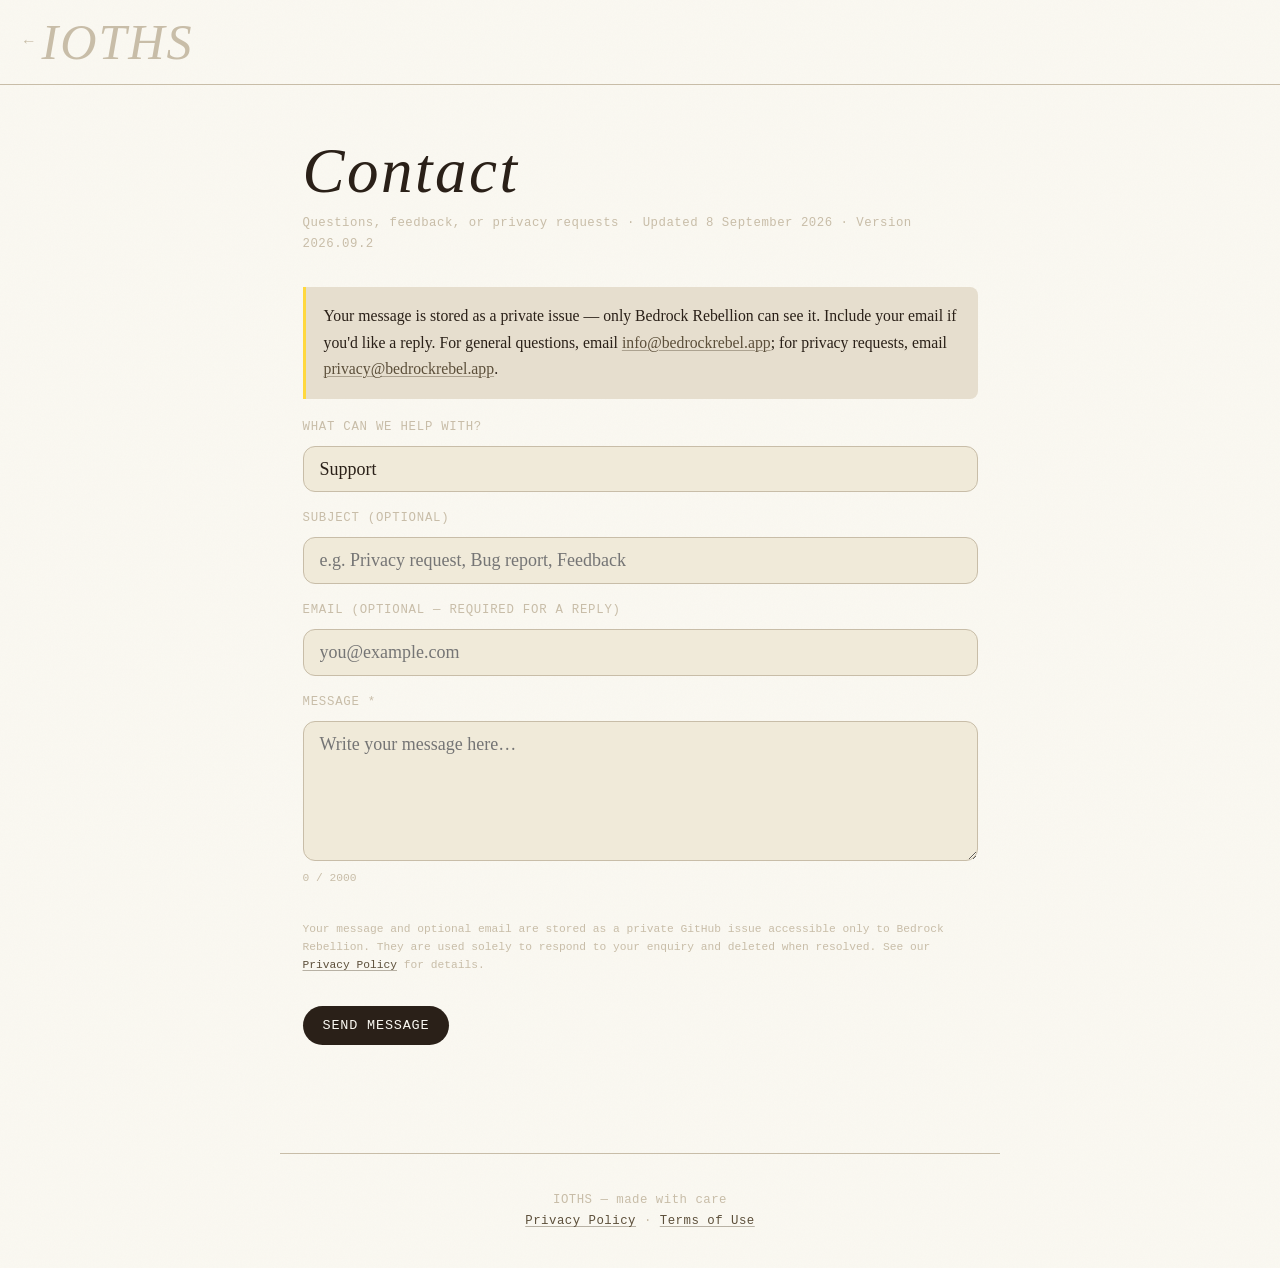
==== support.html @ a5e4f299 "feat: publish OneDrive and Kanban updates" ====
<!DOCTYPE html>
<html lang="en" data-theme="plain-readable">
<head>
  <meta charset="UTF-8">
  <meta name="viewport" content="width=device-width, initial-scale=1.0">
  <title>Support — IOTHS</title>
  <meta name="description" content="Get support or get in touch with the IOTHS developer.">
  <meta name="robots" content="noindex">
  <link rel="stylesheet" href="/assets/platoscave/plain-readable.css">
  <link rel="stylesheet" href="/style.css">
  <link rel="icon" type="image/png" sizes="64x64" href="/favicon-64x64.png">
  <link rel="icon" type="image/png" sizes="32x32" href="/favicon-32x32.png">
  <link rel="icon" type="image/png" sizes="16x16" href="/favicon-16x16.png">
  <link rel="apple-touch-icon" href="/apple-touch-icon.png">
  <!-- Cloudflare Turnstile — bot protection, no fingerprinting, GDPR-safe -->
  <script src="https://challenges.cloudflare.com/turnstile/v0/api.js" async defer></script>
  <style>
    .contact-form {
      display: flex;
      flex-direction: column;
      gap: var(--space-md);
      margin-top: var(--space-lg);
    }
    .field {
      display: flex;
      flex-direction: column;
      gap: var(--space-xs);
    }
    .field label {
      font-family: var(--font-mono);
      font-size: 0.6875rem;
      letter-spacing: 0.06em;
      color: var(--fg-ghost);
      text-transform: uppercase;
    }
    .field input,
    .field select,
    .field textarea {
      font-family: var(--font-serif);
      font-size: 1rem;
      color: var(--fg);
      background: var(--surface);
      border: 1px solid var(--separator);
      border-radius: var(--radius-md);
      padding: var(--space-sm) var(--space-md);
      width: 100%;
      box-sizing: border-box;
      outline: none;
      transition: border-color 0.15s;
      -webkit-appearance: none;
    }
    .field input:focus,
    .field select:focus,
    .field textarea:focus {
      border-color: var(--positive);
    }
    .field textarea {
      min-height: 140px;
      resize: vertical;
    }
    .field .hint {
      font-family: var(--font-mono);
      font-size: 0.625rem;
      color: var(--fg-ghost);
    }
    /* Shares its type/color/radius/padding recipe with .button-primary in
       style.css — only what's specific to a real <button> lives here. */
    .submit-btn {
      border: none;
      cursor: pointer;
      align-self: flex-start;
      transition: opacity 0.15s;
    }
    .submit-btn:disabled {
      opacity: 0.4;
      cursor: default;
    }
    .privacy-notice {
      font-family: var(--font-mono);
      font-size: 0.625rem;
      color: var(--fg-ghost);
      line-height: 1.6;
    }
    .privacy-notice a {
      color: var(--fg-mid);
    }
    #status {
      font-family: var(--font-serif);
      font-size: 0.9375rem;
      padding: var(--space-sm) var(--space-md);
      border-radius: var(--radius-md);
      display: none;
    }
    #status.success {
      color: var(--positive);
      background: color-mix(in srgb, var(--positive) 10%, transparent);
      display: block;
    }
    #status.error {
      color: var(--destructive);
      background: color-mix(in srgb, var(--destructive) 10%, transparent);
      display: block;
    }
  </style>
</head>
<body>

  <header>
    <a class="wordmark" href="/"><span class="back-icon" aria-hidden="true">←</span>IOTHS</a>
  </header>

  <main>

    <h1>Contact</h1>
    <p class="meta">Questions, feedback, or privacy requests · Updated 8 September 2026 · Version 2026.09.2</p>

    <div class="callout">
      <p>Your message is stored as a private issue — only Bedrock Rebellion can see it. Include your email if you'd like a reply. For general questions, email <a href="mailto:info@bedrockrebel.app">info@bedrockrebel.app</a>; for privacy requests, email <a href="mailto:privacy@bedrockrebel.app">privacy@bedrockrebel.app</a>.</p>
    </div>

    <form class="contact-form" id="contactForm" novalidate>

      <div class="field">
        <label for="topic">What can we help with?</label>
        <select id="topic" name="topic">
          <option value="support">Support</option>
          <option value="feedback">Feedback</option>
          <option value="privacy">Privacy</option>
        </select>
      </div>

      <div class="field">
        <label for="subject">Subject <span style="color:var(--fg-ghost)">(optional)</span></label>
        <input type="text" id="subject" name="subject" maxlength="150" placeholder="e.g. Privacy request, Bug report, Feedback">
      </div>

      <div class="field">
        <label for="email">Email <span style="color:var(--fg-ghost)">(optional — required for a reply)</span></label>
        <input type="email" id="email" name="email" maxlength="254" placeholder="you@example.com" autocomplete="email">
      </div>

      <div class="field">
        <label for="message">Message <span style="color:var(--fg-ghost)">*</span></label>
        <textarea id="message" name="message" maxlength="2000" required placeholder="Write your message here…"></textarea>
        <span class="hint" id="charCount">0 / 2000</span>
      </div>

      <!-- Turnstile widget — replace data-sitekey with your key from dash.cloudflare.com > Turnstile -->
      <div class="cf-turnstile" data-sitekey="0x4AAAAAADnT33pHXnBH6YFJ" data-theme="auto" data-size="invisible"></div>

      <div id="status" role="alert"></div>

      <p class="privacy-notice">
        Your message and optional email are stored as a private GitHub issue accessible only to Bedrock Rebellion. They are used solely to respond to your enquiry and deleted when resolved. See our <a href="/legal/privacy">Privacy Policy</a> for details.
      </p>

      <button type="submit" class="button-primary submit-btn" id="submitBtn">Send message</button>

    </form>

  </main>

  <footer>
    <p>IOTHS &mdash; made with care</p>
    <p><a href="/legal/privacy">Privacy Policy</a> &middot; <a href="/legal/terms">Terms of Use</a><span id="impressum-link"> &middot; <a href="/legal/impressum">Legal Notice</a></span></p>
    <script>if(!navigator.language.startsWith('de'))document.getElementById('impressum-link').remove();</script>
  </footer>

  <script>
    const WORKER_URL = 'https://ioths-contact.platoscave.workers.dev';

    const form      = document.getElementById('contactForm');
    const btn       = document.getElementById('submitBtn');
    const status    = document.getElementById('status');
    const msgField  = document.getElementById('message');
    const charCount = document.getElementById('charCount');
    const topicField = document.getElementById('topic');
    const requestedTopic = new URLSearchParams(window.location.search).get('topic');
    if (['support', 'feedback', 'privacy'].includes(requestedTopic)) {
      topicField.value = requestedTopic;
    }

    msgField.addEventListener('input', () => {
      charCount.textContent = `${msgField.value.length} / 2000`;
    });

    form.addEventListener('submit', async (e) => {
      e.preventDefault();
      clearStatus();

      const message = msgField.value.trim();
      if (message.length < 10) {
        showStatus('error', 'Please write a message of at least 10 characters.');
        return;
      }

      // Get Turnstile token — widget populates a hidden input named cf-turnstile-response
      const turnstileToken = document.querySelector('[name="cf-turnstile-response"]')?.value;
      if (!turnstileToken) {
        showStatus('error', 'Please complete the verification above.');
        return;
      }

      btn.disabled = true;
      btn.textContent = 'Sending…';

      try {
        const res = await fetch(WORKER_URL, {
          method: 'POST',
          headers: { 'Content-Type': 'application/json' },
          body: JSON.stringify({
            topic:          topicField.value,
            subject:        document.getElementById('subject').value.trim(),
            email:          document.getElementById('email').value.trim(),
            message,
            turnstileToken,
          }),
        });

        const data = await res.json();

        if (data.success) {
          form.reset();
          charCount.textContent = '0 / 2000';
          showStatus('success', 'Message sent. Thank you — we\'ll be in touch if you left an email.');
        } else {
          showStatus('error', data.error || 'Something went wrong. Please try again.');
        }
      } catch {
        showStatus('error', 'Could not connect. Check your internet connection and try again.');
      } finally {
        btn.disabled = false;
        btn.textContent = 'Send message';
        // Reset Turnstile so it can be used again if the user retries
        if (window.turnstile) turnstile.reset();
      }
    });

    function showStatus(type, message) {
      status.className = type;
      status.textContent = message;
    }
    function clearStatus() {
      status.className = '';
      status.textContent = '';
    }
  </script>

</body>
</html>
---- style.css ----
/* The font faces and theme file are vendored from platoscave so both sites
   render the same plain-readable palette and typography without a third-party
   font request. The HTML loads the theme alongside this file so the browser
   can fetch both stylesheets in parallel. */

@font-face {
  font-family: "Bebas Neue";
  font-style: normal;
  font-weight: 400;
  font-display: swap;
  src: url("/assets/platoscave/fonts/JTUSjIg69CK48gW7PXoo9Wlhyw.woff2") format("woff2");
  unicode-range: U+0000-00FF, U+0131, U+0152-0153, U+02BB-02BC, U+02C6, U+02DA, U+02DC, U+0304, U+0308, U+0329, U+2000-206F, U+20AC, U+2122, U+2191, U+2193, U+2212, U+2215, U+FEFF, U+FFFD;
}

@font-face {
  font-family: "Space Mono";
  font-style: normal;
  font-weight: 300;
  font-display: swap;
  src: url("/assets/platoscave/fonts/i7dPIFZifjKcF5UAWdDRYEF8RQ.woff2") format("woff2");
  unicode-range: U+0000-00FF, U+0131, U+0152-0153, U+02BB-02BC, U+02C6, U+02DA, U+02DC, U+0304, U+0308, U+0329, U+2000-206F, U+20AC, U+2122, U+2191, U+2193, U+2212, U+2215, U+FEFF, U+FFFD;
}

@font-face {
  font-family: "Space Mono";
  font-style: normal;
  font-weight: 400;
  font-display: swap;
  src: url("/assets/platoscave/fonts/i7dPIFZifjKcF5UAWdDRYEF8RQ.woff2") format("woff2");
  unicode-range: U+0000-00FF, U+0131, U+0152-0153, U+02BB-02BC, U+02C6, U+02DA, U+02DC, U+0304, U+0308, U+0329, U+2000-206F, U+20AC, U+2122, U+2191, U+2193, U+2212, U+2215, U+FEFF, U+FFFD;
}

@font-face {
  font-family: "Space Mono";
  font-style: normal;
  font-weight: 700;
  font-display: swap;
  src: url("/assets/platoscave/fonts/i7dMIFZifjKcF5UAWdDRaPpZUFWaHg.woff2") format("woff2");
  unicode-range: U+0000-00FF, U+0131, U+0152-0153, U+02BB-02BC, U+02C6, U+02DA, U+02DC, U+0304, U+0308, U+0329, U+2000-206F, U+20AC, U+2122, U+2191, U+2193, U+2212, U+2215, U+FEFF, U+FFFD;
}

@font-face {
  font-family: "Source Serif 4";
  font-style: normal;
  font-weight: 400 700;
  font-display: swap;
  src: url("/assets/platoscave/fonts/source-serif-4-latin-variable.woff2") format("woff2");
  unicode-range: U+0000-00FF, U+0131, U+0152-0153, U+02BB-02BC, U+02C6, U+02DA, U+02DC, U+0304, U+0308, U+0329, U+2000-206F, U+20AC, U+2122, U+2191, U+2193, U+2212, U+2215, U+FEFF, U+FFFD;
}

@font-face {
  font-family: "Source Serif 4";
  font-style: italic;
  font-weight: 400 700;
  font-display: swap;
  src: url("/assets/platoscave/fonts/source-serif-4-latin-italic-variable.woff2") format("woff2");
  unicode-range: U+0000-00FF, U+0131, U+0152-0153, U+02BB-02BC, U+02C6, U+02DA, U+02DC, U+0304, U+0308, U+0329, U+2000-206F, U+20AC, U+2122, U+2191, U+2193, U+2212, U+2215, U+FEFF, U+FFFD;
}

:root {
  --paper:       #faf8f1;
  --paper-dark:  #f0ead9;
  --paper-deep:  #e6dece;
  --ink:         #2a2018;
  --ink-mid:     #5c4f3a;
  --ink-faint:   #9c8e78;
  --ink-ghost:   #c8bda8;
  --rust:        #8b3a2a;
  --rust-light:  #b85c40;
  --sage:        #4a6741;
  --sage-light:  #6b8f62;
  --ochre:       #9a7b3a;
  --gold:        #b8943a;
  --slate:       #3d4f5c;
  --slate-light: #5a7080;
  --serif:       "EB Garamond", Georgia, serif;
  --serif-alt:   "Cormorant Garamond", Georgia, serif;
  --mono:        "DM Mono", "Courier New", monospace;
  --fs-body:     0.875rem;
  --fs-label-section: 0.75rem;
  --fs-heading-hero-min: 2.5rem;
  --fs-heading-hero-max: 5.5rem;
  --fs-body-hero: 0.875rem;

  --link-text: var(--ink-mid);
  --link-text-hover: var(--ink);
  --link-underline: color-mix(in srgb, var(--ink-mid) 42%, transparent 58%);
  --link-underline-hover: color-mix(in srgb, var(--ink) 74%, transparent 26%);

  --bg: var(--paper);
  --bg-raised: var(--paper-dark);
  --bg-deep: var(--paper-deep);
  --separator: var(--ink-ghost);
  --fg: var(--ink);
  --fg-mid: var(--ink-mid);
  --fg-faint: var(--ink-faint);
  --fg-ghost: var(--ink-ghost);
  --attention: #ffd83e;
  --attention-text: #151515;
  --positive: var(--sage);
  --negative: var(--rust);
  --meta: var(--slate);

  --surface: var(--paper-dark);
  --destructive: var(--rust);

  /* Radius */
  --radius-xs:   3px;
  --radius-sm:   8px;
  --radius-md:   12px;
  --radius-pill: 999px;

  /* Spacing */
  --space-xxs:  4px;
  --space-xs:   8px;
  --space-sm:   12px;
  --space-md:   16px;
  --space-lg:   18px;
  --space-xl:   20px;
  --space-xxl:  24px;
  --space-xxxl: 32px;

  --font-serif: var(--serif);
  --font-display: var(--serif-alt);
  --font-mono: var(--mono);

  /* Shadow (light mode only) */
  --shadow-card: 0 2px 2px rgba(17, 34, 54, 0.08);
  --showcase-surface: #111111;
  --showcase-ink: #f5f5f5;
}

/* Reset */

*, *::before, *::after { box-sizing: border-box; margin: 0; padding: 0; }

/* Base */

html {
  font-size: 18px;
  overflow-x: hidden;
}

@media (max-width: 640px) {
  html { font-size: 16px; }
}

@media (orientation: landscape) and (max-height: 500px) {
  html { font-size: 14px; }
}

body {
  font-family: var(--serif);
  font-size: var(--fs-body);
  line-height: 1.7;
  color: var(--ink);
  background-color: var(--paper);
  background-image: url("data:image/svg+xml,%3Csvg xmlns='http://www.w3.org/2000/svg' width='400' height='400'%3E%3Cfilter id='n'%3E%3CfeTurbulence type='fractalNoise' baseFrequency='0.75' numOctaves='4' stitchTiles='stitch'/%3E%3C/filter%3E%3Crect width='400' height='400' filter='url(%23n)' opacity='0.025'/%3E%3C/svg%3E");
  -webkit-font-smoothing: antialiased;
  font-synthesis: none;
  overflow-x: hidden;
  min-height: 100dvh;
}

/* Layout */

header {
  border-bottom: 1px solid var(--separator);
  padding: var(--space-md) var(--space-xxl);
  display: flex;
  align-items: center;
  justify-content: space-between;
}

.wordmark {
  display: inline-flex;
  align-items: center;
  gap: var(--space-xs);
  font-family: var(--font-display);
  font-size: calc(1.1rem * 2.535);
  font-weight: 300;
  font-style: italic;
  line-height: 1.04;
  letter-spacing: 0.04em;
  color: var(--fg-ghost);
  text-decoration: none;
}

/* Back-to-landing cue on every subpage — the wordmark alone reads as a
   static logo, not a link, so people fell back to the browser back button. */
.back-icon {
  font-family: var(--font-mono);
  font-size: 0.875rem;
  letter-spacing: normal;
}

.lang-switch {
  font-family: var(--font-mono);
  font-size: 0.75rem;
  letter-spacing: 0.06em;
}

.lang-switch a {
  color: var(--fg-ghost);
  text-decoration: none;
  padding: 0 var(--space-xxs);
}

.lang-switch a.active {
  color: var(--fg);
}

main {
  max-width: 720px;
  margin: 0 auto;
  padding: 3rem 1.25rem 6rem;
}

main.landing-main {
  max-width: 1140px;
  padding-top: 0;
}

main.not-found-main {
  max-width: 720px;
  padding-top: 3rem;
}

/* Typography */

h1 {
  font-family: var(--font-display);
  font-size: clamp(2rem, 6vw, 3.5rem);
  font-weight: 300;
  font-style: italic;
  line-height: 1.04;
  letter-spacing: 0.04em;
  color: var(--fg);
  margin-bottom: var(--space-xs);
}

h2 {
  font-family: var(--font-display);
  font-size: 1.5rem;
  font-weight: 300;
  font-style: italic;
  line-height: 1.04;
  letter-spacing: 0.04em;
  color: var(--fg-mid);
  margin-top: var(--space-xxxl);
  margin-bottom: var(--space-sm);
}

p {
  color: var(--fg);
  margin-bottom: var(--space-md);
}

p:last-child { margin-bottom: 0; }

ul {
  margin: 0 0 var(--space-md) var(--space-xl);
  color: var(--fg);
}

ul li { margin-bottom: var(--space-xs); }

a {
  color: var(--link-text);
  text-decoration: underline;
  text-decoration-color: var(--link-underline);
  text-decoration-thickness: 1px;
  text-underline-offset: 0.14em;
}

a:hover {
  color: var(--link-text-hover);
  text-decoration-color: var(--link-underline-hover);
}

strong { font-weight: 600; }

code {
  font-family: var(--font-mono);
  font-size: 0.8125rem;
  background: var(--bg-deep);
  border-radius: var(--radius-xs);
  padding: 1px 5px;
  color: var(--fg-mid);
}

/* Effective date chip */

.meta {
  font-family: var(--font-mono);
  font-size: 0.6875rem;
  color: var(--fg-ghost);
  letter-spacing: 0.04em;
  margin-bottom: var(--space-xxxl);
}

/* Section divider */

section {
  border-top: 1px solid var(--ink-ghost);
  padding: 3rem 0;
  margin-top: 0;
}

section:first-of-type {
  border-top: none;
  margin-top: 0;
}

.hero + section {
  border-top: 1px solid var(--ink-ghost);
}

/* Contact card */

.contact-card {
  background: var(--bg-raised);
  border: 1px solid var(--separator);
  border-radius: var(--radius-md);
  padding: var(--space-lg);
  margin-top: var(--space-md);
  box-shadow: var(--shadow-card);
}

.contact-card p { margin-bottom: var(--space-xs); }
.contact-card p:last-child { margin-bottom: 0; }

/* Callout */

.callout {
  background: var(--bg-deep);
  border-left: 3px solid var(--attention);
  border-radius: 0 var(--radius-sm) var(--radius-sm) 0;
  padding: var(--space-md) var(--space-lg);
  margin-bottom: var(--space-md);
  color: var(--fg-mid);
}

/* Footer */

footer {
  border-top: 1px solid var(--ink-ghost);
  padding: 2rem 1.25rem;
  max-width: 720px;
  margin: 0 auto;
  text-align: center;
}

footer p {
  font-family: var(--font-mono);
  font-size: 0.6875rem;
  color: var(--fg-ghost);
  letter-spacing: 0.04em;
  margin-bottom: 0;
}

/* Landing hero */

.hero {
  text-align: left;
  padding-top: calc(4rem + 3rem);
  padding-bottom: 3rem;
  border-bottom: 1px solid var(--ink-ghost);
}

.hero .eyebrow {
  font-family: var(--font-mono);
  font-size: var(--fs-label-section);
  font-weight: 300;
  text-transform: uppercase;
  letter-spacing: 0.12em;
  color: var(--fg-faint);
  margin-bottom: 1.5rem;
}

.hero h1 {
  font-size: clamp(var(--fs-heading-hero-min), 8vw, var(--fs-heading-hero-max));
  margin-bottom: 2rem;
  max-width: 18ch;
}

.hero-product-name,
.hero-descriptor {
  display: block;
}

.hero-descriptor {
  max-width: 30ch;
  margin-top: 0.75rem;
  font-family: var(--font-mono);
  font-size: clamp(0.8rem, 1.7vw, 1.05rem);
  font-weight: 400;
  font-style: normal;
  line-height: 1.35;
  letter-spacing: 0.035em;
  text-transform: uppercase;
  color: var(--fg-mid);
}

.hero .lede {
  font-family: var(--serif);
  font-size: var(--fs-body-hero);
  max-width: 55ch;
  margin: 0 0 var(--space-xl);
  color: var(--fg-mid);
  line-height: 1.72;
}

.cta-row {
  display: flex;
  flex-direction: column;
  align-items: flex-start;
  gap: var(--space-xs);
}

.button-primary {
  display: inline-block;
  font-family: var(--font-mono);
  font-size: 0.75rem;
  letter-spacing: 0.06em;
  text-transform: uppercase;
  text-decoration: none;
  color: var(--bg);
  background: var(--fg);
  border-radius: var(--radius-pill);
  padding: var(--space-sm) var(--space-xl);
}

.button-primary:hover { color: var(--bg); opacity: 0.85; }

.cta-note {
  font-family: var(--font-mono);
  font-size: 0.6875rem;
  color: var(--fg-ghost);
}

/* Browser-language suggestion; it stays out of the document flow so it never
   changes the first-visit layout or competes with the primary CTA. */
.locale-suggestion {
  position: fixed;
  right: var(--space-xl);
  bottom: var(--space-xl);
  z-index: 10;
  display: flex;
  align-items: center;
  gap: var(--space-md);
  max-width: min(34rem, calc(100vw - 2 * var(--space-xl)));
  padding: var(--space-sm) var(--space-md);
  border: 1px solid var(--ink-ghost);
  border-radius: var(--radius-sm);
  color: var(--fg);
  background: var(--bg-raised);
  box-shadow: var(--shadow-card);
}

.locale-suggestion p {
  margin: 0;
  font-family: var(--font-mono);
  font-size: 0.6875rem;
  line-height: 1.4;
}

.locale-suggestion-actions {
  display: flex;
  align-items: center;
  gap: var(--space-sm);
  flex-shrink: 0;
}

.locale-suggestion-link,
.locale-suggestion-dismiss {
  border: 0;
  padding: 0;
  color: var(--link-text);
  background: transparent;
  font: inherit;
  font-family: var(--font-mono);
  font-size: 0.6875rem;
  text-decoration: underline;
  text-underline-offset: 0.14em;
  cursor: pointer;
}

.locale-suggestion-link:hover,
.locale-suggestion-dismiss:hover { color: var(--link-text-hover); }

html[data-design="control-room"] .locale-suggestion {
  border-color: color-mix(in srgb, #ffd83e 36%, transparent);
  color: #f6f4ee;
  background: #151715;
  box-shadow: 0 1rem 3rem color-mix(in srgb, #000000 50%, transparent);
}

html[data-design="control-room"] .locale-suggestion-link,
html[data-design="control-room"] .locale-suggestion-dismiss { color: #ffd83e; }

@media (max-width: 640px) {
  .locale-suggestion {
    right: var(--space-sm);
    bottom: var(--space-sm);
    left: var(--space-sm);
    display: block;
  }

  .locale-suggestion-actions { margin-top: var(--space-xs); }
}

/* Landing feature grid */

.feature-grid {
  display: grid;
  grid-template-columns: repeat(2, 1fr);
  gap: var(--space-xl);
  margin-top: var(--space-md);
}

.feature h3 {
  font-family: var(--font-display);
  font-size: 1.0625rem;
  letter-spacing: 0.03em;
  color: var(--fg);
  margin-bottom: var(--space-xs);
}

.feature p { color: var(--fg-mid); margin-bottom: 0; }

/* Landing footer links */

.link-row {
  display: flex;
  justify-content: center;
  gap: var(--space-md);
  margin-top: var(--space-xl);
}

.link-row a {
  color: var(--fg-mid);
  text-decoration: none;
  font-family: var(--font-mono);
  font-size: 0.8125rem;
}

.link-row a:hover { color: var(--fg); }

header .link-row { margin-top: 0; }

.why-section-content {
  display: grid;
  grid-template-columns: minmax(0, 1fr) minmax(12rem, 0.3fr);
  align-items: center;
  gap: clamp(2rem, 7vw, 6rem);
}

.why-artwork {
  justify-self: end;
  margin: 0;
}

.why-artwork img {
  display: block;
  width: min(13.333rem, 55vw);
  height: auto;
  border-radius: var(--radius-md);
  box-shadow: var(--shadow-card);
}

/* Product artwork turns the landing page into a story about the app rather
   than a list of claims. These are final, representative App Store captures. */
.hero--product {
  display: grid;
  grid-template-columns: minmax(0, 1fr) minmax(20rem, 0.62fr);
  align-items: center;
  gap: clamp(3rem, 6vw, 5rem);
}

.hero-copy {
  max-width: 37rem;
}

.product-artwork {
  margin: 0;
  overflow: hidden;
  background: var(--showcase-surface);
  box-shadow: 0 1.25rem 3.5rem color-mix(in srgb, var(--ink) 20%, transparent);
}

.product-artwork img {
  display: block;
  width: 100%;
  height: auto;
}

.product-artwork--hero {
  max-width: 26rem;
  justify-self: end;
  transform: rotate(2deg);
}

.feature-section--with-artwork {
  display: grid;
  grid-template-columns: minmax(0, 1fr) minmax(16rem, 0.48fr);
  align-items: center;
  gap: clamp(3rem, 6vw, 5rem);
}

.feature-section--kanban {
  grid-template-columns: minmax(0, 1fr) minmax(23rem, 0.75fr);
}

.feature-section--reversed .product-artwork {
  order: -1;
}

.feature-section--reversed {
  grid-template-columns: minmax(16rem, 0.48fr) minmax(0, 1fr);
}

.product-artwork--feature {
  max-width: 22rem;
  justify-self: end;
  transform: rotate(1.25deg);
}

.product-artwork--kanban { max-width: 27rem; }

.kanban-mode-gallery {
  display: grid;
  gap: var(--space-lg);
  width: 100%;
}

.product-artwork--kanban-mode {
  aspect-ratio: 16 / 9;
  transform: none;
}

.product-artwork--kanban-mode img {
  width: 100%;
  height: auto;
}

.feature-section--reversed .product-artwork--feature {
  justify-self: start;
  transform: rotate(-1.25deg);
}

.source-showcase {
  display: grid;
  grid-template-columns: minmax(0, 1fr) minmax(16.5rem, 0.52fr);
  align-items: center;
  gap: clamp(3rem, 6vw, 5rem);
  margin-top: 3rem;
  padding: clamp(2rem, 7vw, 5rem);
  border: 0;
  background: var(--showcase-surface);
}

.source-showcase-copy {
  max-width: 34rem;
}

.source-showcase .eyebrow,
.source-showcase h2,
.source-showcase p {
  color: var(--showcase-ink);
}

.source-showcase .eyebrow {
  margin-bottom: 1.5rem;
}

.source-showcase h2 {
  font-size: clamp(2.25rem, 5vw, 4rem);
  margin-top: 0;
  margin-bottom: 1.5rem;
}

.source-showcase code {
  background: color-mix(in srgb, var(--showcase-ink) 14%, transparent);
  color: var(--showcase-ink);
}

/* The icon's reference needs to stay subordinate to the product story: this
   is a small invitation to play, paired with the concrete work flow it evokes. */
.emergence-story {
  display: grid;
  grid-template-columns: minmax(0, 0.95fr) minmax(20rem, 1fr);
  align-items: center;
  gap: clamp(3rem, 7vw, 6rem);
  padding: clamp(3rem, 8vw, 6rem);
  border: 1px solid color-mix(in srgb, #ffd83e 50%, transparent);
  background: #151715;
}

.emergence-story h2,
.emergence-story p,
.emergence-story li,
.emergence-story strong { color: #f6f4ee; }

.emergence-story .eyebrow,
.life-playground-kicker,
.life-playground-note,
.life-status { color: color-mix(in srgb, #f6f4ee 64%, transparent); }

.emergence-story h2 {
  font-size: clamp(2.25rem, 5vw, 4rem);
  margin-top: 0;
  margin-bottom: 1.5rem;
}

.emergence-story-copy { max-width: 36rem; }

.work-shape-path {
  display: grid;
  gap: var(--space-sm);
  list-style: none;
  margin-top: var(--space-xl);
}

.work-shape-path li {
  display: grid;
  grid-template-columns: 2.25rem minmax(0, 1fr);
  gap: var(--space-sm);
  align-items: baseline;
  padding-top: var(--space-sm);
  border-top: 1px solid color-mix(in srgb, #ffffff 18%, transparent);
  font-family: var(--font-mono);
  font-size: 0.75rem;
  line-height: 1.6;
}

.work-shape-path strong { font-weight: 700; }

.work-shape-step {
  color: #ffd83e;
  font-size: 0.6875rem;
}

.life-playground {
  padding: var(--space-sm);
  border: 1px solid color-mix(in srgb, #ffffff 18%, transparent);
  background: #0e0f0e;
}

.life-playground-heading {
  display: flex;
  align-items: center;
  justify-content: space-between;
  gap: var(--space-sm);
  margin-bottom: var(--space-xs);
}

.life-playground-kicker {
  margin: 0;
  font-family: var(--font-mono);
  font-size: 0.6875rem;
  letter-spacing: 0.1em;
  text-transform: uppercase;
}

.life-playground-icon {
  display: block;
  flex: 0 0 auto;
  width: 2.5rem;
  height: 2.5rem;
  border-radius: var(--radius-sm);
  box-shadow: var(--shadow-card);
}

.life-field {
  display: block;
  width: 100%;
  height: auto;
  background: #111111;
  image-rendering: pixelated;
}

.life-controls {
  display: flex;
  flex-wrap: wrap;
  align-items: center;
  gap: var(--space-xs);
  margin-top: var(--space-sm);
}

.life-button {
  border: 1px solid #ffd83e;
  border-radius: var(--radius-pill);
  padding: var(--space-xs) var(--space-sm);
  color: #111111;
  background: #ffd83e;
  font-family: var(--font-mono);
  font-size: 0.6875rem;
  letter-spacing: 0.04em;
  cursor: pointer;
}

.life-button:hover { opacity: 0.84; }

.life-button--quiet {
  color: #f6f4ee;
  background: transparent;
  border-color: color-mix(in srgb, #ffffff 30%, transparent);
}

.life-status {
  margin-left: auto;
  font-family: var(--font-mono);
  font-size: 0.6875rem;
}

.life-context {
  margin-top: var(--space-sm);
}

.life-playground-note {
  margin: 0;
  font-family: var(--font-mono);
  font-size: 0.6875rem;
  line-height: 1.6;
  cursor: pointer;
}

.life-playground-note::after {
  content: "+";
  margin-left: var(--space-xs);
  color: #ffd83e;
}

.life-context[open] .life-playground-note::after { content: "−"; }

.life-context-copy {
  display: grid;
  grid-template-columns: repeat(2, minmax(0, 1fr));
  gap: var(--space-xs) var(--space-sm);
  margin-top: var(--space-xs);
}

.life-deeper-link {
  margin: 0;
  color: color-mix(in srgb, #f6f4ee 64%, transparent);
  font-family: var(--font-mono);
  font-size: 0.6875rem;
  line-height: 1.6;
}

.life-deeper-link a { color: #ffd83e; }

.life-reference {
  margin: 0;
  color: color-mix(in srgb, #f6f4ee 52%, transparent);
  font-family: var(--font-mono);
  font-size: 0.625rem;
  line-height: 1.6;
}

.life-reference a { color: color-mix(in srgb, #ffd83e 82%, transparent); }

.product-artwork--source {
  max-width: 22rem;
  justify-self: end;
  transform: rotate(2deg);
}

/* Responsive */

@media (max-width: 600px) {
  main { padding: var(--space-xxl) var(--space-md) calc(var(--space-xxxl) * 2); }
  header { padding: var(--space-md); }
  .wordmark { font-size: calc(1.1rem * 1.8525); }
  h1 { font-size: 2rem; }
  .feature-grid { grid-template-columns: 1fr; }
  .life-context-copy { grid-template-columns: 1fr; }
}

@media (max-width: 760px) {
  main.landing-main { max-width: 720px; }

  .hero--product,
  .feature-section--with-artwork,
  .source-showcase,
  .emergence-story,
  .why-section-content {
    grid-template-columns: 1fr;
  }

  .hero--product { gap: 3rem; }

  .product-artwork--hero,
  .product-artwork--feature,
  .feature-section--reversed .product-artwork--feature,
  .product-artwork--source,
  .why-artwork {
    justify-self: center;
  }

  .product-artwork--hero { max-width: min(26rem, 82vw); }
  .product-artwork--feature,
  .product-artwork--source { max-width: min(22rem, 78vw); }

  .product-artwork--kanban { max-width: min(27rem, 78vw); }

  .kanban-mode-gallery { max-width: min(34rem, 92vw); justify-self: center; }

  .feature-section--reversed .product-artwork { order: 0; }

  .source-showcase { margin-top: 0; }

  .life-status { margin-left: 0; }
}

html[data-design] .product-artwork--hero { max-width: 20rem; }
html[data-design] .product-artwork--feature { max-width: 16rem; }
html[data-design] .product-artwork--kanban { max-width: 27rem; }
html[data-design] .product-artwork--source { max-width: 16.5rem; }

/* Direction one — a warm, annotated field notebook. */
html[data-design="field-notes"] body {
  background-color: #f5f1e6;
  background-image:
    linear-gradient(to right, transparent 0, transparent 4.7rem, color-mix(in srgb, var(--rust) 18%, transparent) 4.7rem, color-mix(in srgb, var(--rust) 18%, transparent) calc(4.7rem + 1px), transparent calc(4.7rem + 1px)),
    repeating-linear-gradient(to bottom, transparent 0, transparent 2rem, color-mix(in srgb, var(--ink-ghost) 35%, transparent) 2rem, color-mix(in srgb, var(--ink-ghost) 35%, transparent) calc(2rem + 1px));
}

html[data-design="field-notes"] .hero--product {
  padding-top: clamp(5rem, 12vw, 10rem);
  border-bottom-style: dashed;
}

html[data-design="field-notes"] .hero-copy::before {
  content: "01 / A place for the unfinished";
  display: block;
  margin-bottom: 1.1rem;
  color: var(--rust);
  font-family: var(--mono);
  font-size: 0.64rem;
  letter-spacing: 0.1em;
  text-transform: uppercase;
}

html[data-design="field-notes"] .hero h1 {
  font-size: clamp(4rem, 10vw, 8rem);
  letter-spacing: 0.015em;
}

html[data-design="field-notes"] .product-artwork {
  border: 0.45rem solid var(--paper);
  box-shadow: 0 0.9rem 0 color-mix(in srgb, var(--rust) 52%, transparent), 0 1.5rem 3rem color-mix(in srgb, var(--ink) 18%, transparent);
}

html[data-design="field-notes"] .feature-section {
  border-top-style: dashed;
}

html[data-design="field-notes"] .source-showcase {
  background: #2a2018;
}

/* Direction two — a dark, instrumental personal control room. */
html[data-design="control-room"] body {
  color: #f6f4ee;
  background-color: #0e0f0e;
  background-image:
    linear-gradient(color-mix(in srgb, #ffd83e 8%, transparent) 1px, transparent 1px),
    linear-gradient(90deg, color-mix(in srgb, #ffd83e 8%, transparent) 1px, transparent 1px);
  background-size: 2rem 2rem;
}

html[data-design="control-room"] header {
  border-color: color-mix(in srgb, #ffffff 18%, transparent);
  background: #0e0f0e;
}

html[data-design="control-room"] .wordmark,
html[data-design="control-room"] header .link-row a,
html[data-design="control-room"] .landing-main h1,
html[data-design="control-room"] .landing-main h2,
html[data-design="control-room"] .landing-main h3,
html[data-design="control-room"] .landing-main p,
html[data-design="control-room"] .landing-main li {
  color: #f6f4ee;
}

html[data-design="control-room"] .landing-main a { color: #ffd83e; }

html[data-design="control-room"] .landing-main section,
html[data-design="control-room"] .hero {
  border-color: color-mix(in srgb, #ffffff 20%, transparent);
}

html[data-design="control-room"] .hero--product {
  min-height: min(46rem, 90vh);
  padding-top: clamp(4rem, 11vw, 9rem);
}

html[data-design="control-room"] .hero-copy::before {
  content: "IOTHS / Personal system online";
  display: block;
  margin-bottom: 1.1rem;
  color: #ffd83e;
  font-family: var(--mono);
  font-size: 0.64rem;
  letter-spacing: 0.1em;
  text-transform: uppercase;
}

html[data-design="control-room"] .hero h1 {
  font-size: clamp(4rem, 11vw, 9rem);
  color: #ffd83e;
}

html[data-design="control-room"] .hero-descriptor {
  color: #f6f4ee;
}

html[data-design="control-room"] .button-primary {
  color: #111111;
  background: #ffd83e;
}

html[data-design="control-room"] .cta-note,
html[data-design="control-room"] .eyebrow,
html[data-design="control-room"] .feature p {
  color: color-mix(in srgb, #f6f4ee 68%, transparent) !important;
}

html[data-design="control-room"] .feature-grid {
  gap: 0.8rem;
}

html[data-design="control-room"] .feature {
  padding: 1rem;
  border: 1px solid color-mix(in srgb, #ffffff 16%, transparent);
  background: color-mix(in srgb, #ffffff 4%, transparent);
}

html[data-design="control-room"] .product-artwork {
  border: 1px solid color-mix(in srgb, #ffd83e 62%, transparent);
  box-shadow: 0 0 0 0.35rem color-mix(in srgb, #ffd83e 12%, transparent), 0 1.5rem 4rem color-mix(in srgb, #000000 80%, transparent);
}

html[data-design="control-room"] .source-showcase {
  border: 1px solid color-mix(in srgb, #ffd83e 36%, transparent);
  background: #151715;
}

html[data-design="control-room"] footer,
html[data-design="control-room"] footer p,
html[data-design="control-room"] footer a {
  color: color-mix(in srgb, #f6f4ee 56%, transparent);
  border-color: color-mix(in srgb, #ffffff 18%, transparent);
}

/* Direction three — fragments condense into a deliberate working structure. */
html[data-design="emergence"] body {
  background-color: #ffffff;
  background-image:
    radial-gradient(circle at 14% 16%, color-mix(in srgb, #ffd83e 42%, transparent) 0 0.25rem, transparent 0.28rem),
    radial-gradient(circle at 82% 8%, color-mix(in srgb, var(--rust) 28%, transparent) 0 0.18rem, transparent 0.2rem);
  background-size: 3.2rem 3.2rem, 4.8rem 4.8rem;
}

html[data-design="emergence"] .hero--product {
  padding-top: clamp(5rem, 13vw, 11rem);
  border-bottom: 0;
}

html[data-design="emergence"] .hero h1 {
  font-size: clamp(4.5rem, 13vw, 10rem);
  line-height: 0.9;
}

html[data-design="emergence"] .hero-copy::before {
  content: "Fragments / focus / flow";
  display: block;
  margin-bottom: 1.1rem;
  color: var(--rust);
  font-family: var(--mono);
  font-size: 0.64rem;
  letter-spacing: 0.1em;
  text-transform: uppercase;
}

html[data-design="emergence"] .landing-main > .feature-section:first-of-type {
  margin-top: 2rem;
  padding: clamp(3rem, 8vw, 7rem);
  border: 0;
  background: #111111;
}

html[data-design="emergence"] .landing-main > .feature-section:first-of-type h2,
html[data-design="emergence"] .landing-main > .feature-section:first-of-type h3,
html[data-design="emergence"] .landing-main > .feature-section:first-of-type p {
  color: #ffffff;
}

html[data-design="emergence"] .landing-main > .feature-section:first-of-type .feature p {
  color: color-mix(in srgb, #ffffff 68%, transparent);
}

html[data-design="emergence"] .landing-main > .feature-section:first-of-type .product-artwork {
  border: 0.4rem solid #ffd83e;
}

html[data-design="emergence"] .feature-section--reversed {
  position: relative;
  margin-top: 3rem;
  padding: clamp(3rem, 8vw, 7rem);
  border: 0;
  background: #ffd83e;
}

html[data-design="emergence"] .feature-section--reversed .product-artwork {
  border: 0.4rem solid #111111;
}

html[data-design="emergence"] .source-showcase {
  margin-top: 3rem;
  background: #111111;
}

html[data-design="emergence"] .product-artwork--hero { transform: rotate(4deg) translateY(1rem); }
html[data-design="emergence"] .product-artwork--feature { transform: rotate(-3deg); }
html[data-design="emergence"] .feature-section--reversed .product-artwork--feature { transform: rotate(3deg); }
html[data-design="emergence"] .product-artwork--source { transform: rotate(-4deg); }

@media (max-width: 760px) {
  html[data-design] .product-artwork--hero { max-width: min(17.5rem, 75vw); }
  html[data-design] .product-artwork--feature,
  html[data-design] .product-artwork--source { max-width: min(14rem, 60vw); }

  html[data-design] .product-artwork--kanban { max-width: min(27rem, 78vw); }

  html[data-design="control-room"] .hero--product { min-height: 0; }
  html[data-design="emergence"] .landing-main > .feature-section:first-of-type,
  html[data-design="emergence"] .feature-section--reversed { margin-inline: 0; }
}

@media (prefers-reduced-motion: reduce) {
  .product-artwork,
  .product-artwork--hero,
  .product-artwork--feature,
  .product-artwork--source { transform: none !important; }
}
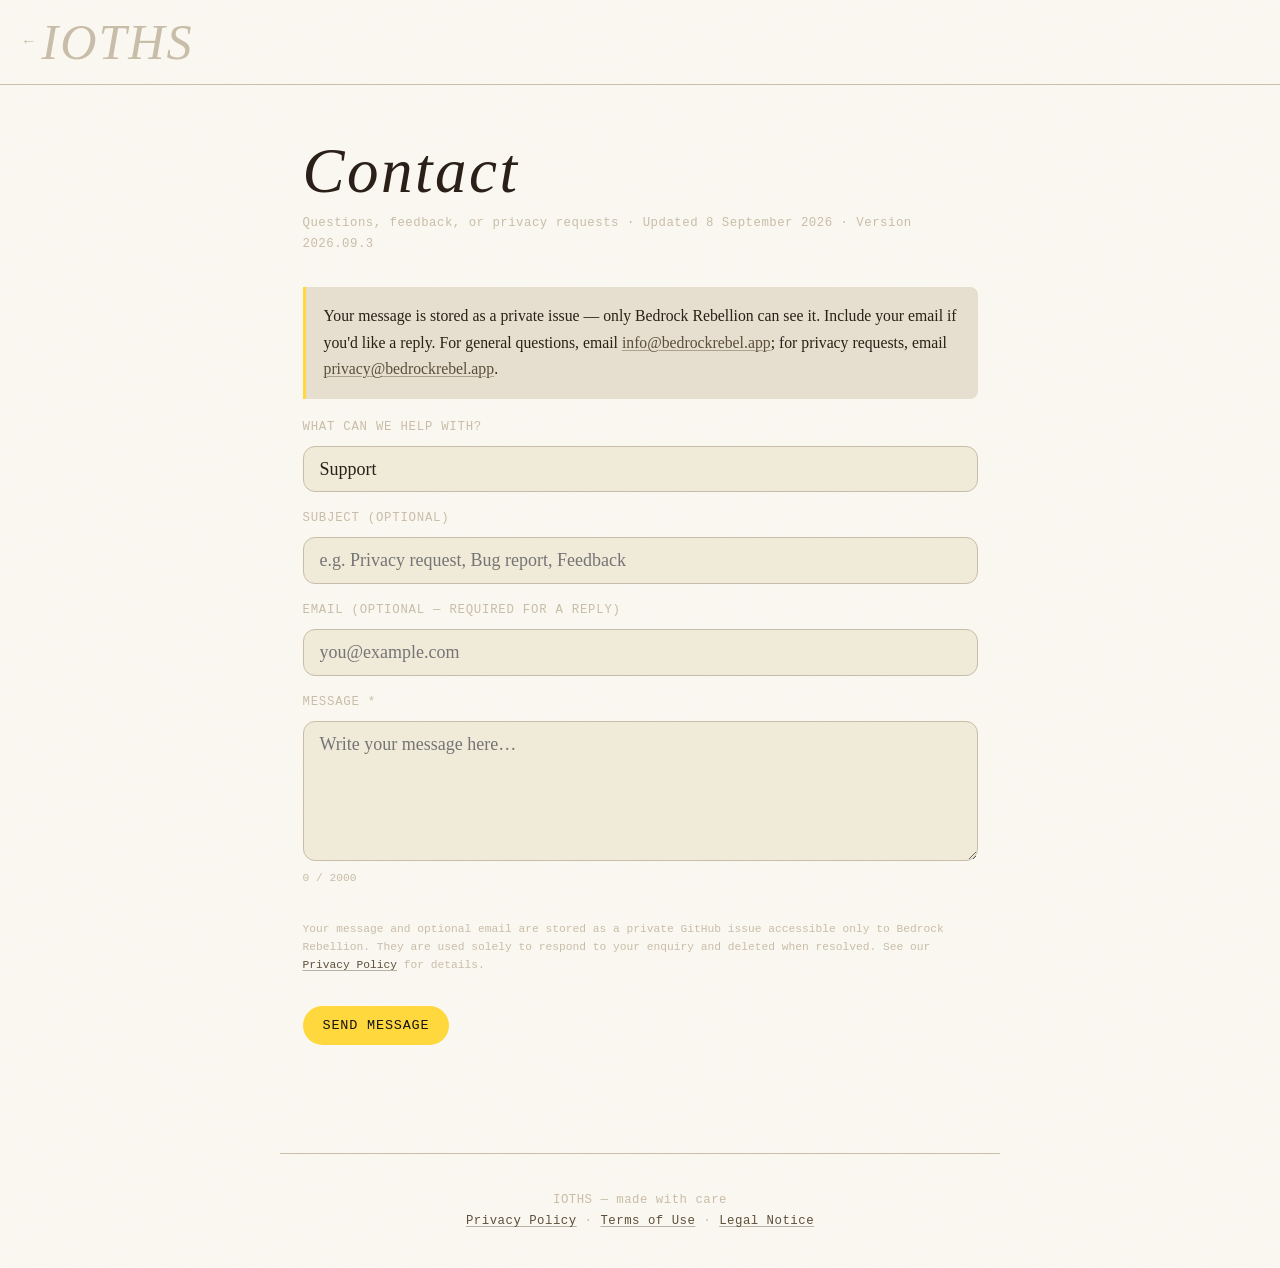
==== commit 73d40048: "Add English legal notice" ====
--- a/support.html
+++ b/support.html
@@ -112,7 +112,7 @@
   <main>
 
     <h1>Contact</h1>
-    <p class="meta">Questions, feedback, or privacy requests · Updated 8 September 2026 · Version 2026.09.2</p>
+    <p class="meta">Questions, feedback, or privacy requests · Updated 8 September 2026 · Version 2026.09.3</p>
 
     <div class="callout">
       <p>Your message is stored as a private issue — only Bedrock Rebellion can see it. Include your email if you'd like a reply. For general questions, email <a href="mailto:info@bedrockrebel.app">info@bedrockrebel.app</a>; for privacy requests, email <a href="mailto:privacy@bedrockrebel.app">privacy@bedrockrebel.app</a>.</p>
@@ -162,8 +162,7 @@
 
   <footer>
     <p>IOTHS &mdash; made with care</p>
-    <p><a href="/legal/privacy">Privacy Policy</a> &middot; <a href="/legal/terms">Terms of Use</a><span id="impressum-link"> &middot; <a href="/legal/impressum">Legal Notice</a></span></p>
-    <script>if(!navigator.language.startsWith('de'))document.getElementById('impressum-link').remove();</script>
+    <p><a href="/legal/privacy">Privacy Policy</a> &middot; <a href="/legal/terms">Terms of Use</a> &middot; <a href="/legal/legal-notice">Legal Notice</a></p>
   </footer>
 
   <script>
--- a/style.css
+++ b/style.css
@@ -425,13 +425,24 @@
   letter-spacing: 0.06em;
   text-transform: uppercase;
   text-decoration: none;
-  color: var(--bg);
-  background: var(--fg);
+  color: var(--attention-text);
+  background: var(--attention);
   border-radius: var(--radius-pill);
   padding: var(--space-sm) var(--space-xl);
 }
 
-.button-primary:hover { color: var(--bg); opacity: 0.85; }
+.button-primary a {
+  color: inherit;
+  text-decoration: none;
+}
+
+.button-primary:hover {
+  color: var(--attention-text);
+  opacity: 0.85;
+  text-decoration: none;
+}
+
+.button-primary a:hover { text-decoration: none; }
 
 .cta-note {
   font-family: var(--font-mono);
@@ -609,7 +620,7 @@
 }
 
 .feature-section--kanban {
-  grid-template-columns: minmax(0, 1fr) minmax(23rem, 0.75fr);
+  grid-template-columns: minmax(0, 1fr);
 }
 
 .feature-section--reversed .product-artwork {
@@ -630,18 +641,14 @@
 
 .kanban-mode-gallery {
   display: grid;
-  gap: var(--space-lg);
+  grid-template-columns: repeat(2, minmax(0, 1fr));
+  gap: clamp(1rem, 3vw, 2rem);
   width: 100%;
 }
 
 .product-artwork--kanban-mode {
-  aspect-ratio: 16 / 9;
+  width: 100%;
   transform: none;
-}
-
-.product-artwork--kanban-mode img {
-  width: 100%;
-  height: auto;
 }
 
 .feature-section--reversed .product-artwork--feature {
@@ -905,7 +912,7 @@
 
   .product-artwork--kanban { max-width: min(27rem, 78vw); }
 
-  .kanban-mode-gallery { max-width: min(34rem, 92vw); justify-self: center; }
+  .kanban-mode-gallery { grid-template-columns: 1fr; max-width: min(44rem, 92vw); justify-self: center; }
 
   .feature-section--reversed .product-artwork { order: 0; }
 
@@ -1018,10 +1025,13 @@
   color: #f6f4ee;
 }
 
-html[data-design="control-room"] .button-primary {
+html[data-design="control-room"] .landing-main .button-primary {
   color: #111111;
   background: #ffd83e;
-}
+  text-decoration: none;
+}
+
+html[data-design="control-room"] .landing-main .button-primary a { color: #111111; }
 
 html[data-design="control-room"] .cta-note,
 html[data-design="control-room"] .eyebrow,
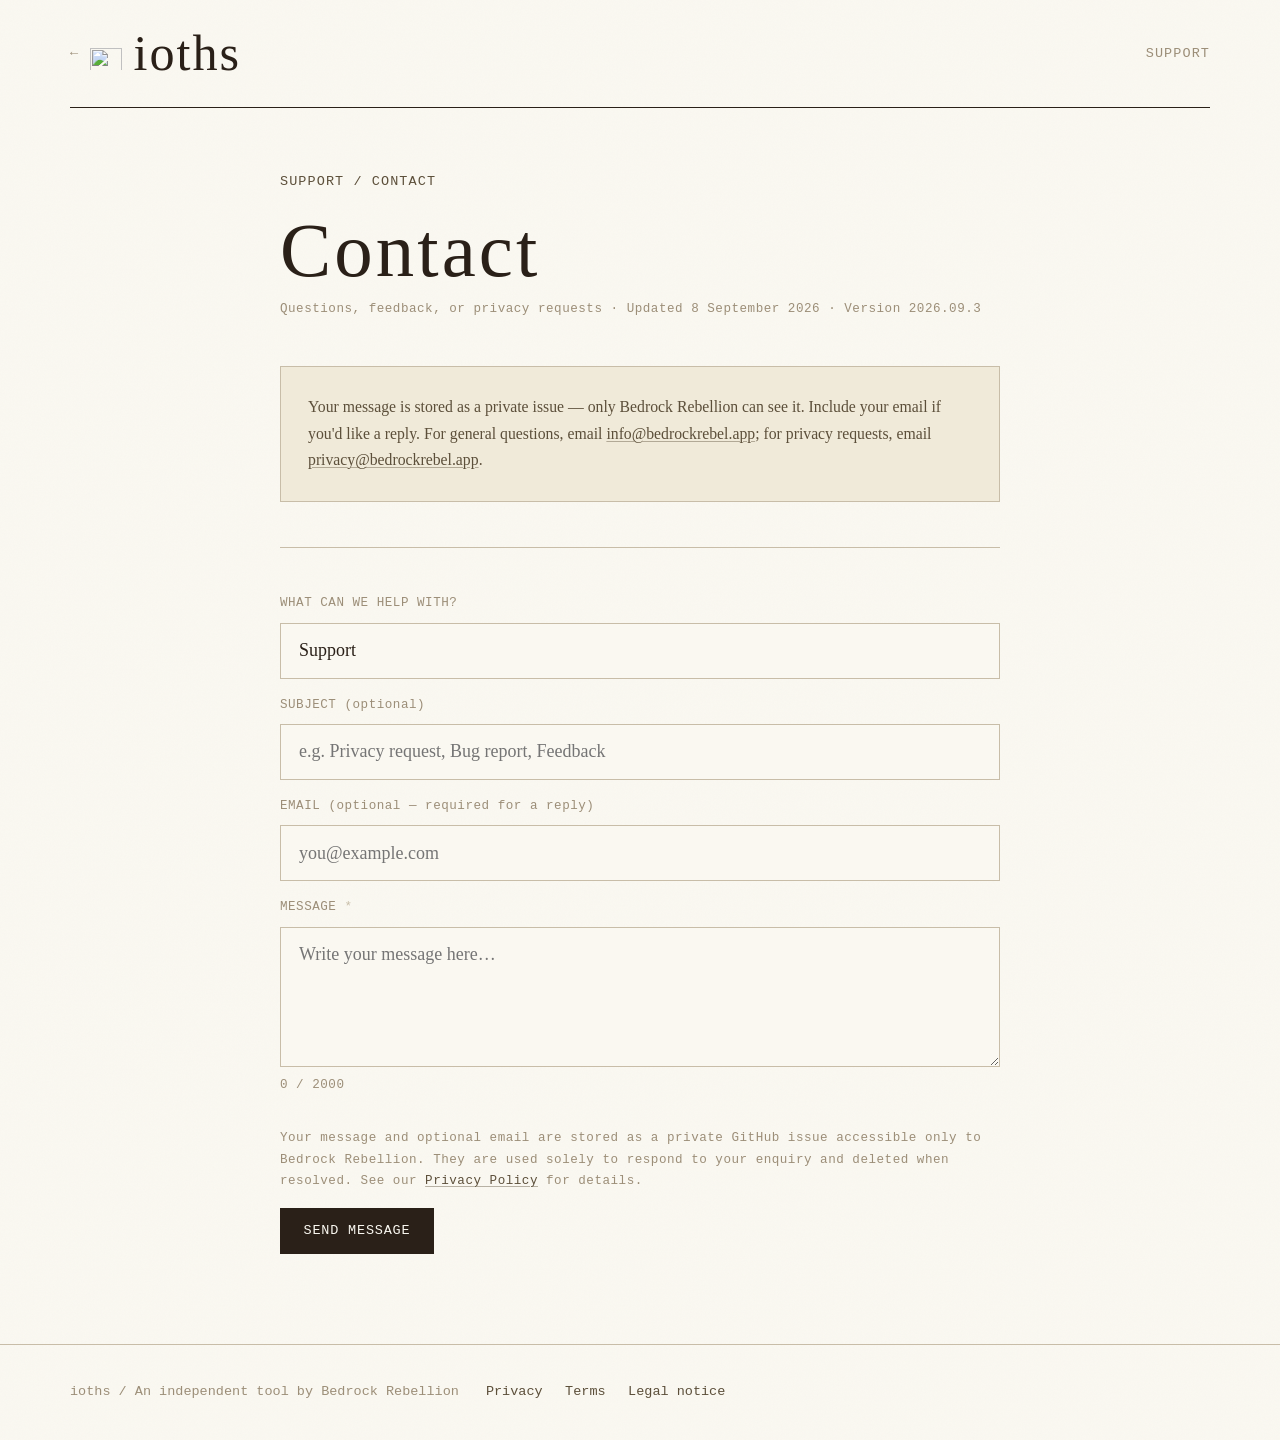
==== commit b96a1386: "Redesign public site as research journal" ====
--- a/support.html
+++ b/support.html
@@ -14,103 +14,17 @@
   <link rel="apple-touch-icon" href="/apple-touch-icon.png">
   <!-- Cloudflare Turnstile — bot protection, no fingerprinting, GDPR-safe -->
   <script src="https://challenges.cloudflare.com/turnstile/v0/api.js" async defer></script>
-  <style>
-    .contact-form {
-      display: flex;
-      flex-direction: column;
-      gap: var(--space-md);
-      margin-top: var(--space-lg);
-    }
-    .field {
-      display: flex;
-      flex-direction: column;
-      gap: var(--space-xs);
-    }
-    .field label {
-      font-family: var(--font-mono);
-      font-size: 0.6875rem;
-      letter-spacing: 0.06em;
-      color: var(--fg-ghost);
-      text-transform: uppercase;
-    }
-    .field input,
-    .field select,
-    .field textarea {
-      font-family: var(--font-serif);
-      font-size: 1rem;
-      color: var(--fg);
-      background: var(--surface);
-      border: 1px solid var(--separator);
-      border-radius: var(--radius-md);
-      padding: var(--space-sm) var(--space-md);
-      width: 100%;
-      box-sizing: border-box;
-      outline: none;
-      transition: border-color 0.15s;
-      -webkit-appearance: none;
-    }
-    .field input:focus,
-    .field select:focus,
-    .field textarea:focus {
-      border-color: var(--positive);
-    }
-    .field textarea {
-      min-height: 140px;
-      resize: vertical;
-    }
-    .field .hint {
-      font-family: var(--font-mono);
-      font-size: 0.625rem;
-      color: var(--fg-ghost);
-    }
-    /* Shares its type/color/radius/padding recipe with .button-primary in
-       style.css — only what's specific to a real <button> lives here. */
-    .submit-btn {
-      border: none;
-      cursor: pointer;
-      align-self: flex-start;
-      transition: opacity 0.15s;
-    }
-    .submit-btn:disabled {
-      opacity: 0.4;
-      cursor: default;
-    }
-    .privacy-notice {
-      font-family: var(--font-mono);
-      font-size: 0.625rem;
-      color: var(--fg-ghost);
-      line-height: 1.6;
-    }
-    .privacy-notice a {
-      color: var(--fg-mid);
-    }
-    #status {
-      font-family: var(--font-serif);
-      font-size: 0.9375rem;
-      padding: var(--space-sm) var(--space-md);
-      border-radius: var(--radius-md);
-      display: none;
-    }
-    #status.success {
-      color: var(--positive);
-      background: color-mix(in srgb, var(--positive) 10%, transparent);
-      display: block;
-    }
-    #status.error {
-      color: var(--destructive);
-      background: color-mix(in srgb, var(--destructive) 10%, transparent);
-      display: block;
-    }
-  </style>
 </head>
-<body>
-
-  <header>
-    <a class="wordmark" href="/"><span class="back-icon" aria-hidden="true">←</span>IOTHS</a>
+<body class="journal-document">
+  <a class="journal-document-skip" href="#main">Skip to content</a>
+  <header class="journal-document-header">
+    <div class="journal-document-wrap journal-document-masthead">
+      <a class="journal-document-wordmark" href="/"><span class="back-icon" aria-hidden="true">←</span><img src="/icon-why-240.png" alt="" width="32" height="32" decoding="async">ioths</a>
+      <p class="journal-document-label">Support</p>
+    </div>
   </header>
-
-  <main>
-
+  <main id="main" class="journal-document-main">
+    <p class="journal-document-label journal-document-accent">Support / contact</p>
     <h1>Contact</h1>
     <p class="meta">Questions, feedback, or privacy requests · Updated 8 September 2026 · Version 2026.09.3</p>
 
@@ -130,12 +44,12 @@
       </div>
 
       <div class="field">
-        <label for="subject">Subject <span style="color:var(--fg-ghost)">(optional)</span></label>
+        <label for="subject">Subject <span class="field-optional">(optional)</span></label>
         <input type="text" id="subject" name="subject" maxlength="150" placeholder="e.g. Privacy request, Bug report, Feedback">
       </div>
 
       <div class="field">
-        <label for="email">Email <span style="color:var(--fg-ghost)">(optional — required for a reply)</span></label>
+        <label for="email">Email <span class="field-optional">(optional — required for a reply)</span></label>
         <input type="email" id="email" name="email" maxlength="254" placeholder="you@example.com" autocomplete="email">
       </div>
 
@@ -160,9 +74,11 @@
 
   </main>
 
-  <footer>
-    <p>IOTHS &mdash; made with care</p>
-    <p><a href="/legal/privacy">Privacy Policy</a> &middot; <a href="/legal/terms">Terms of Use</a> &middot; <a href="/legal/legal-notice">Legal Notice</a></p>
+  <footer class="journal-document-footer">
+    <div class="journal-document-wrap">
+      <p>ioths / An independent tool by Bedrock Rebellion</p>
+      <nav aria-label="Legal"><a href="/legal/privacy">Privacy</a><a href="/legal/terms">Terms</a><a href="/legal/legal-notice">Legal notice</a></nav>
+    </div>
   </footer>
 
   <script>
--- a/style.css
+++ b/style.css
@@ -1157,3 +1157,634 @@
   .product-artwork--feature,
   .product-artwork--source { transform: none !important; }
 }
+
+/* Research journal — the production landing page. Its rules are scoped so the
+   legal and support pages retain their independent layouts. */
+html[data-design="research-journal"] {
+  --journal-fs-nav-title: 1.1rem;
+  --journal-fs-link-nav: .75rem;
+  --journal-fs-footer-text: .75rem;
+  --journal-fs-heading-card: 1.5rem;
+  --journal-fs-heading-min: 2rem;
+  --journal-fs-button: .75rem;
+  --journal-fs-note-meta: .7rem;
+  scroll-behavior: smooth;
+}
+html[data-design="research-journal"] body {
+  overflow-x: clip;
+}
+
+html[data-design="research-journal"] .skip {
+  position: absolute;
+  top: -6rem;
+  left: 1rem;
+  z-index: 20;
+  padding: .5rem .75rem;
+  color: var(--paper);
+  background: var(--ink);
+}
+html[data-design="research-journal"] .skip:focus { top: 1rem; }
+html[data-design="research-journal"] .journal-wrap {
+  width: min(1140px, calc(100% - 5rem));
+  margin-inline: auto;
+}
+html[data-design="research-journal"] .journal-header {
+  display: block;
+  max-width: none;
+  margin: 0;
+  padding: 0;
+  border: 0;
+}
+html[data-design="research-journal"] .journal-masthead {
+  display: flex;
+  align-items: center;
+  justify-content: space-between;
+  min-height: 6rem;
+  gap: 1.5rem;
+  border-bottom: 1px solid var(--ink);
+}
+html[data-design="research-journal"] .journal-brand,
+html[data-design="research-journal"] .journal-wordmark,
+html[data-design="research-journal"] .journal-download,
+html[data-design="research-journal"] .journal-app-identity,
+html[data-design="research-journal"] .journal-life-controls,
+html[data-design="research-journal"] .journal-footer > div,
+html[data-design="research-journal"] .journal-footer nav {
+  display: flex;
+  align-items: center;
+}
+html[data-design="research-journal"] .journal-brand { gap: 1.5rem; }
+html[data-design="research-journal"] .journal-wordmark {
+  gap: .75rem;
+  color: var(--ink);
+  font-family: var(--serif-alt);
+  font-size: calc(var(--journal-fs-nav-title) * 2.535);
+  line-height: 1;
+  letter-spacing: .04em;
+  text-decoration: none;
+}
+html[data-design="research-journal"] .journal-app-icon { flex: none; object-fit: contain; }
+html[data-design="research-journal"] .journal-tagline {
+  padding-left: 1.5rem;
+  border-left: 1px solid var(--ink-ghost);
+}
+html[data-design="research-journal"] .journal-masthead nav {
+  display: flex;
+  flex-wrap: wrap;
+  gap: 1.5rem;
+  font: 400 var(--journal-fs-link-nav)/1.5 var(--mono);
+}
+html[data-design="research-journal"] .journal-masthead nav a,
+html[data-design="research-journal"] .journal-footer a {
+  color: var(--link-text);
+  text-decoration: none;
+}
+html[data-design="research-journal"] .journal-masthead nav a:hover,
+html[data-design="research-journal"] .journal-footer a:hover { text-decoration: underline; color: var(--link-text-hover); }
+html[data-design="research-journal"] .journal-main {
+  max-width: none;
+  margin: 0 auto;
+  padding: 0;
+}
+html[data-design="research-journal"] .journal-main section,
+html[data-design="research-journal"] .journal-main section:first-of-type {
+  margin: 0;
+  border: 0;
+}
+html[data-design="research-journal"] .journal-main h1,
+html[data-design="research-journal"] .journal-main h2,
+html[data-design="research-journal"] .journal-main h3,
+html[data-design="research-journal"] .journal-main p,
+html[data-design="research-journal"] .journal-main pre,
+html[data-design="research-journal"] .journal-main figure {
+  margin: 0;
+}
+html[data-design="research-journal"] .journal-main h1,
+html[data-design="research-journal"] .journal-main h2 {
+  font-family: var(--serif-alt);
+  font-weight: 400;
+  font-style: normal;
+  letter-spacing: .04em;
+  line-height: 1.04;
+}
+html[data-design="research-journal"] .journal-main h1 {
+  max-width: 14ch;
+  margin-block: 1.5rem 2rem;
+  font-size: clamp(var(--fs-heading-hero-min), 7.4vw, var(--fs-heading-hero-max));
+}
+html[data-design="research-journal"] .journal-main h1 em { color: var(--rust); font-style: normal; }
+html[data-design="research-journal"] .journal-main h2 {
+  max-width: 24ch;
+  margin-bottom: 1.5rem;
+  font-size: clamp(var(--journal-fs-heading-min), 4vw, var(--fs-heading-module-max));
+}
+html[data-design="research-journal"] .journal-main h3 {
+  font: 400 var(--journal-fs-heading-card)/1.2 var(--serif);
+  letter-spacing: -.015em;
+}
+html[data-design="research-journal"] .journal-label {
+  font: 400 var(--fs-label-section)/1.6 var(--mono);
+  letter-spacing: .08em;
+  text-transform: uppercase;
+}
+html[data-design="research-journal"] .journal-accent { color: var(--rust); }
+html[data-design="research-journal"] .journal-muted,
+html[data-design="research-journal"] .journal-footnote,
+html[data-design="research-journal"] .journal-legal-note { color: var(--ink-faint); }
+html[data-design="research-journal"] .journal-footnote {
+  font: 400 var(--journal-fs-note-meta)/1.7 var(--mono);
+}
+html[data-design="research-journal"] .journal-lead {
+  max-width: 55ch;
+  color: var(--ink-mid);
+  font: 400 var(--fs-body-hero)/1.72 var(--serif);
+}
+html[data-design="research-journal"] .journal-hero {
+  display: grid;
+  grid-template-columns: minmax(0, 1.35fr) minmax(0, 1fr);
+  gap: 3rem;
+  padding-block: 4rem;
+}
+html[data-design="research-journal"] .journal-download {
+  flex-wrap: wrap;
+  gap: var(--space-lg);
+  margin-top: 1.5rem;
+}
+/* Apple's badge requires a quarter-height clear space and unmodified artwork. */
+html[data-design="research-journal"] .app-store-badge {
+  display: inline-flex;
+  flex: none;
+  padding: 12px;
+  text-decoration: none;
+}
+html[data-design="research-journal"] .app-store-badge img { width: auto; height: 48px; }
+html[data-design="research-journal"] .app-store-badge--closing { margin-top: 1rem; }
+html[data-design="research-journal"] .journal-text-link {
+  display: inline-block;
+  margin-top: var(--space-sm);
+  color: var(--link-text);
+  font: 400 var(--fs-link-diagnosis)/1.7 var(--mono);
+}
+html[data-design="research-journal"] .journal-text-link:hover { color: var(--link-text-hover); }
+html[data-design="research-journal"] .journal-plate,
+html[data-design="research-journal"] .journal-life {
+  padding: 1.5rem;
+  border: 1px solid var(--ink-ghost);
+  background: var(--paper-dark);
+}
+html[data-design="research-journal"] .journal-plate { align-self: center; }
+html[data-design="research-journal"] .journal-plate svg {
+  display: block;
+  width: 100%;
+  height: auto;
+  margin-block: 1.25rem;
+  color: var(--ink);
+}
+html[data-design="research-journal"] .journal-plate svg text { font-family: var(--mono); }
+html[data-design="research-journal"] .diagram-note { fill: var(--ink-ghost); }
+html[data-design="research-journal"] .diagram-active { fill: var(--sage); }
+html[data-design="research-journal"] .journal-plate-head {
+  display: flex;
+  justify-content: space-between;
+  gap: 1rem;
+  padding-bottom: 1rem;
+  border-bottom: 1px solid var(--ink-ghost);
+}
+html[data-design="research-journal"] .journal-plate-caption {
+  padding-top: 1rem;
+  border-top: 1px solid var(--ink-ghost);
+  color: var(--ink-mid);
+  font-size: var(--fs-body);
+}
+html[data-design="research-journal"] .journal-abstract {
+  display: grid;
+  grid-template-columns: 8rem minmax(0, 1fr) 12rem;
+  gap: 2rem;
+  padding-block: 1.5rem;
+  border-block: 1px solid var(--ink);
+}
+html[data-design="research-journal"] .journal-abstract > p:not(.journal-footnote) {
+  font: 400 var(--fs-heading-module-card)/1.5 var(--serif);
+}
+html[data-design="research-journal"] .journal-abstract .journal-footnote {
+  padding-left: 1.5rem;
+  border-left: 1px solid var(--ink-ghost);
+}
+html[data-design="research-journal"] .journal-section {
+  display: grid;
+  grid-template-columns: 8rem minmax(0, 1fr);
+  gap: 2rem;
+  padding-top: 4rem;
+}
+html[data-design="research-journal"] .journal-margin-note p + p { margin-top: 1rem; }
+html[data-design="research-journal"] .journal-observations {
+  display: grid;
+  grid-template-columns: repeat(3, minmax(0, 1fr));
+  gap: 1.5rem;
+}
+html[data-design="research-journal"] .journal-observation {
+  padding-top: 1rem;
+  border-top: 1px solid var(--ink-ghost);
+}
+html[data-design="research-journal"] .journal-observation h3 { margin-block: 1rem .75rem; }
+html[data-design="research-journal"] .journal-observation p,
+html[data-design="research-journal"] .journal-explanation,
+html[data-design="research-journal"] .journal-legal-note {
+  color: var(--ink-mid);
+  font-size: var(--fs-body);
+}
+html[data-design="research-journal"] .journal-response { margin-top: 1.25rem !important; color: var(--ink) !important; }
+html[data-design="research-journal"] .journal-specimen {
+  margin-top: 2rem;
+  border: 1px solid var(--ink-ghost);
+}
+html[data-design="research-journal"] .journal-specimen-controls {
+  display: flex;
+  border-bottom: 1px solid var(--ink-ghost);
+}
+html[data-design="research-journal"] .journal-specimen-controls button {
+  flex: 1;
+  min-height: 44px;
+  padding: .75rem;
+  border: 0;
+  border-right: 1px solid var(--ink-ghost);
+  color: var(--ink-mid);
+  background: var(--paper);
+  font: 400 var(--journal-fs-button)/1.5 var(--mono);
+  letter-spacing: .06em;
+  text-transform: uppercase;
+}
+html[data-design="research-journal"] .journal-specimen-controls button:last-child { border-right: 0; }
+html[data-design="research-journal"] .journal-specimen-controls button[aria-pressed="true"] { color: var(--paper); background: var(--ink); }
+html[data-design="research-journal"] .journal-specimen-panel {
+  display: grid;
+  grid-template-columns: 1.3fr 1fr;
+  gap: 2rem;
+  min-height: 14rem;
+  padding: 2rem;
+}
+html[data-design="research-journal"] .journal-specimen-panel pre {
+  overflow-wrap: anywhere;
+  white-space: pre-wrap;
+  font: 400 var(--journal-fs-note-meta)/2 var(--mono);
+}
+html[data-design="research-journal"] .journal-explanation {
+  padding-left: 1.5rem;
+  border-left: 1px solid var(--ink-ghost);
+}
+html[data-design="research-journal"] .journal-explanation h3 { margin-bottom: .75rem; }
+html[data-design="research-journal"] .journal-emergence-copy p + p { margin-top: 1rem; }
+html[data-design="research-journal"] .journal-life { margin-top: 2rem; }
+html[data-design="research-journal"] .journal-life canvas {
+  display: block;
+  width: 100%;
+  height: auto;
+  margin-block: 1.25rem;
+  border: 1px solid var(--paper-deep);
+  image-rendering: pixelated;
+}
+html[data-design="research-journal"] .journal-life-controls { flex-wrap: wrap; gap: var(--space-xs); }
+html[data-design="research-journal"] .journal-life-controls button {
+  min-height: 44px;
+  padding: .75rem 1.25rem;
+  border: 1px solid var(--ink-ghost);
+  color: var(--ink-mid);
+  background: var(--paper);
+  font: 400 var(--journal-fs-button)/1.25 var(--mono);
+  letter-spacing: .06em;
+  text-transform: uppercase;
+}
+html[data-design="research-journal"] .journal-life-controls button:hover { border-color: var(--ink); background: var(--paper-deep); }
+html[data-design="research-journal"] .journal-life-controls button[aria-pressed] { color: var(--paper); border-color: var(--ink); background: var(--ink); }
+html[data-design="research-journal"] .journal-life-status { margin-block: 1rem; }
+html[data-design="research-journal"] .journal-life-rules { margin-top: 1.25rem; }
+html[data-design="research-journal"] .journal-life-rules summary { cursor: pointer; font: 400 var(--journal-fs-button)/1.7 var(--mono); }
+html[data-design="research-journal"] .journal-life-rules p { max-width: 65ch; margin-top: 1rem; color: var(--ink-mid); }
+html[data-design="research-journal"] .journal-life-fallback { padding-block: 2rem; }
+html[data-design="research-journal"] .journal-end {
+  display: grid;
+  grid-template-columns: 1fr 1fr;
+  gap: 4rem;
+  margin-top: 4rem !important;
+  padding-top: 3rem;
+  border-top: 1px solid var(--ink) !important;
+}
+html[data-design="research-journal"] .journal-end h2 { margin-block: 1rem 1.5rem; }
+html[data-design="research-journal"] .journal-end p + p { margin-top: 1rem; }
+html[data-design="research-journal"] .journal-app-identity { gap: var(--space-md); margin-block: 1.25rem; }
+html[data-design="research-journal"] .journal-app-identity h3 {
+  font: 400 2rem/1.04 var(--serif-alt);
+  letter-spacing: .04em;
+  text-transform: lowercase;
+}
+html[data-design="research-journal"] .journal-footer {
+  max-width: none;
+  margin: 4rem 0 0;
+  padding: 2rem 0;
+  border-top: 1px solid var(--ink-ghost);
+  text-align: left;
+}
+html[data-design="research-journal"] .journal-footer > div {
+  flex-wrap: wrap;
+  gap: 1.5rem;
+  color: var(--ink-faint);
+  font: 400 var(--journal-fs-footer-text)/1.7 var(--mono);
+}
+html[data-design="research-journal"] .journal-footer p {
+  color: inherit;
+  font: inherit;
+  letter-spacing: 0;
+}
+html[data-design="research-journal"] .journal-footer nav { flex-wrap: wrap; gap: 1.25rem; }
+html[data-design="research-journal"] .journal-trademark {
+  flex-basis: 100%;
+  max-width: 95ch;
+  font-size: .625rem !important;
+}
+html[data-design="research-journal"] :focus-visible { outline: 2px solid var(--sage); outline-offset: 2px; }
+
+@media (max-width: 1050px) {
+  html[data-design="research-journal"] .journal-abstract { grid-template-columns: 8rem minmax(0, 1fr); }
+  html[data-design="research-journal"] .journal-abstract .journal-footnote { grid-column: 2; padding: 0; border: 0; }
+  html[data-design="research-journal"] .journal-section { grid-template-columns: 1fr; gap: 1rem; }
+  html[data-design="research-journal"] .journal-end { gap: 2rem; }
+}
+@media (max-width: 760px) {
+  html[data-design="research-journal"] .journal-wrap { width: calc(100% - 2.5rem); }
+  html[data-design="research-journal"] .journal-masthead { min-height: 5rem; gap: 1rem; }
+  html[data-design="research-journal"] .journal-tagline { display: none; }
+  html[data-design="research-journal"] .journal-masthead nav { gap: 1rem; font-size: var(--journal-fs-note-meta); }
+  html[data-design="research-journal"] .journal-hero { grid-template-columns: 1fr; gap: 2rem; padding-block: 3rem; }
+  html[data-design="research-journal"] .journal-main h1 { font-size: clamp(var(--fs-heading-hero-min), 12vw, var(--fs-heading-hero-max)); }
+  html[data-design="research-journal"] .journal-abstract { grid-template-columns: 1fr; gap: 1rem; }
+  html[data-design="research-journal"] .journal-abstract .journal-footnote { grid-column: auto; }
+  html[data-design="research-journal"] .journal-section { padding-top: 3rem; }
+  html[data-design="research-journal"] .journal-observations { grid-template-columns: 1fr; gap: 1rem; }
+  html[data-design="research-journal"] .journal-specimen-panel { grid-template-columns: 1fr; gap: 1.25rem; padding: 1.25rem; }
+  html[data-design="research-journal"] .journal-explanation { padding: 1.25rem 0 0; border-top: 1px solid var(--ink-ghost); border-left: 0; }
+  html[data-design="research-journal"] .journal-end { grid-template-columns: 1fr; gap: 2rem; margin-top: 3rem !important; padding-top: 2rem; }
+  html[data-design="research-journal"] .journal-footer { margin-top: 3rem; }
+}
+@media (max-width: 420px) {
+  html[data-design="research-journal"] .journal-masthead { flex-wrap: wrap; padding-block: 1rem; }
+  html[data-design="research-journal"] .journal-masthead nav { width: 100%; justify-content: space-between; }
+  html[data-design="research-journal"] .journal-specimen-controls button { font-size: .625rem; padding-inline: .5rem; }
+  html[data-design="research-journal"] .journal-life { padding: 1rem; }
+  html[data-design="research-journal"] .journal-life-controls button { padding-inline: .75rem; }
+}
+
+/* Journal documents share the public site's reading system while preserving
+   the long-form measure required by support and legal content. */
+body.journal-document { overflow-x: clip; }
+.journal-document-wrap {
+  width: min(1140px, calc(100% - 5rem));
+  margin-inline: auto;
+}
+.journal-document-skip {
+  position: absolute;
+  top: -6rem;
+  left: 1rem;
+  z-index: 20;
+  padding: .5rem .75rem;
+  color: var(--paper);
+  background: var(--ink);
+}
+.journal-document-skip:focus { top: 1rem; }
+.journal-document-header {
+  display: block;
+  max-width: none;
+  margin: 0;
+  padding: 0;
+  border: 0;
+}
+.journal-document-masthead {
+  display: flex;
+  align-items: center;
+  justify-content: space-between;
+  min-height: 6rem;
+  gap: 1.5rem;
+  border-bottom: 1px solid var(--ink);
+}
+.journal-document-wordmark {
+  display: inline-flex;
+  align-items: center;
+  gap: .65rem;
+  color: var(--ink);
+  font-family: var(--serif-alt);
+  font-size: calc(1.1rem * 2.535);
+  font-style: normal;
+  font-weight: 400;
+  letter-spacing: .04em;
+  line-height: 1;
+  text-decoration: none;
+}
+.journal-document-wordmark img { flex: none; object-fit: contain; }
+.journal-document-wordmark .back-icon {
+  color: var(--ink-faint);
+  font-family: var(--mono);
+  font-size: .75rem;
+}
+.journal-document-label {
+  margin: 0;
+  color: var(--ink-faint);
+  font: 400 var(--fs-label-section)/1.6 var(--mono);
+  letter-spacing: .08em;
+  text-transform: uppercase;
+}
+.journal-document-accent { color: var(--rust); }
+.journal-document-language {
+  display: flex;
+  gap: .75rem;
+  font: 400 .75rem/1.5 var(--mono);
+  letter-spacing: .06em;
+}
+.journal-document-language a {
+  padding: .25rem .4rem;
+  color: var(--ink-faint);
+  text-decoration: none;
+}
+.journal-document-language a.active {
+  color: var(--paper);
+  background: var(--ink);
+}
+.journal-document-main {
+  max-width: 720px;
+  margin: 0 auto;
+  padding: 3.5rem 0 5rem;
+}
+.journal-document-main h1,
+.journal-document-main h2 {
+  font-family: var(--serif-alt);
+  font-style: normal;
+  font-weight: 400;
+  letter-spacing: .04em;
+  line-height: 1.04;
+}
+.journal-document-main h1 {
+  margin: 1rem 0 .5rem;
+  color: var(--ink);
+  font-size: clamp(2.7rem, 6vw, 4.5rem);
+}
+.journal-document-main h2 {
+  margin: 0 0 1rem;
+  color: var(--ink);
+  font-size: clamp(1.8rem, 3.5vw, 2.5rem);
+}
+.journal-document-main .meta {
+  margin-bottom: 2.5rem;
+  color: var(--ink-faint);
+  font: 400 var(--journal-fs-note-meta, .7rem)/1.7 var(--mono);
+  letter-spacing: .04em;
+}
+.journal-document-main .callout {
+  margin-bottom: 0;
+  padding: 1.5rem;
+  border: 1px solid var(--ink-ghost);
+  border-left: 1px solid var(--ink-ghost);
+  border-radius: 0;
+  color: var(--ink-mid);
+  background: var(--paper-dark);
+}
+.journal-document-main .callout p { margin: 0; }
+.journal-document-main section {
+  margin: 0;
+  padding: 2.5rem 0;
+  border-top: 1px solid var(--ink-ghost);
+}
+.journal-document-main .callout + section { margin-top: 2.5rem; }
+.journal-document-main section:first-of-type { border-top: 1px solid var(--ink-ghost); }
+.journal-document-main p,
+.journal-document-main li { color: var(--ink-mid); }
+.journal-document-main ul {
+  margin: 0 0 1rem 1.25rem;
+  color: var(--ink-mid);
+}
+.journal-document-main li + li { margin-top: .5rem; }
+.journal-document-main code {
+  color: var(--ink-mid);
+  border-radius: 0;
+  background: var(--paper-deep);
+}
+.journal-document-main a { color: var(--link-text); }
+.journal-document-main a:hover { color: var(--link-text-hover); }
+.journal-document-footer {
+  max-width: none;
+  margin: 0;
+  padding: 2rem 0;
+  border-top: 1px solid var(--ink-ghost);
+  text-align: left;
+}
+.journal-document-footer > div {
+  display: flex;
+  flex-wrap: wrap;
+  align-items: center;
+  gap: 1.5rem;
+  color: var(--ink-faint);
+  font: 400 .75rem/1.7 var(--mono);
+}
+.journal-document-footer p {
+  margin: 0;
+  color: inherit;
+  font: inherit;
+  letter-spacing: 0;
+}
+.journal-document-footer nav {
+  display: flex;
+  flex-wrap: wrap;
+  gap: 1.25rem;
+}
+.journal-document-footer a {
+  color: var(--link-text);
+  text-decoration: none;
+}
+.journal-document-footer a:hover { color: var(--link-text-hover); text-decoration: underline; }
+
+/* The form shares its surface, hierarchy, and focus treatment with the
+   journal document rather than carrying a page-local style block. */
+.journal-document .contact-form {
+  display: flex;
+  flex-direction: column;
+  gap: var(--space-md);
+  margin-top: 2.5rem;
+  padding-top: 2.5rem;
+  border-top: 1px solid var(--ink-ghost);
+}
+.journal-document .field {
+  display: flex;
+  flex-direction: column;
+  gap: var(--space-xs);
+}
+.journal-document .field label,
+.journal-document .field .hint,
+.journal-document .privacy-notice {
+  color: var(--ink-faint);
+  font-family: var(--mono);
+  font-size: .7rem;
+  letter-spacing: .04em;
+}
+.journal-document .field label { text-transform: uppercase; }
+.journal-document .field-optional { color: var(--ink-faint); text-transform: none; }
+.journal-document .field input,
+.journal-document .field select,
+.journal-document .field textarea {
+  width: 100%;
+  box-sizing: border-box;
+  padding: .75rem 1rem;
+  border: 1px solid var(--ink-ghost);
+  border-radius: 0;
+  outline: none;
+  color: var(--ink);
+  background: var(--paper);
+  font: 400 1rem/1.5 var(--serif);
+  -webkit-appearance: none;
+}
+.journal-document .field input:focus,
+.journal-document .field select:focus,
+.journal-document .field textarea:focus {
+  border-color: var(--sage);
+  outline: 1px solid var(--sage);
+  outline-offset: 2px;
+}
+.journal-document .field textarea { min-height: 140px; resize: vertical; }
+.journal-document .privacy-notice { margin: 0; line-height: 1.7; }
+.journal-document .privacy-notice a { color: var(--link-text); }
+.journal-document .submit-btn {
+  align-self: flex-start;
+  padding: .75rem 1.25rem;
+  border: 1px solid var(--ink);
+  border-radius: 0;
+  color: var(--paper);
+  background: var(--ink);
+  cursor: pointer;
+  font: 400 .75rem/1.25 var(--mono);
+  letter-spacing: .06em;
+  text-transform: uppercase;
+}
+.journal-document .submit-btn:hover { background: var(--ink-mid); }
+.journal-document .submit-btn:disabled { cursor: default; opacity: .45; }
+.journal-document #status {
+  display: none;
+  padding: .75rem 1rem;
+  border: 1px solid var(--ink-ghost);
+  font: 400 .875rem/1.5 var(--serif);
+}
+.journal-document #status.success {
+  display: block;
+  color: var(--sage);
+  border-color: var(--sage);
+  background: color-mix(in srgb, var(--sage) 8%, var(--paper));
+}
+.journal-document #status.error {
+  display: block;
+  color: var(--rust);
+  border-color: var(--rust);
+  background: color-mix(in srgb, var(--rust) 8%, var(--paper));
+}
+
+@media (max-width: 760px) {
+  .journal-document-wrap { width: calc(100% - 2.5rem); }
+  .journal-document-masthead { min-height: 5rem; }
+  .journal-document-main { width: calc(100% - 2.5rem); padding-block: 2.5rem 4rem; }
+  .journal-document-main section { padding-block: 2rem; }
+  .journal-document-footer > div { align-items: flex-start; flex-direction: column; gap: 1rem; }
+}
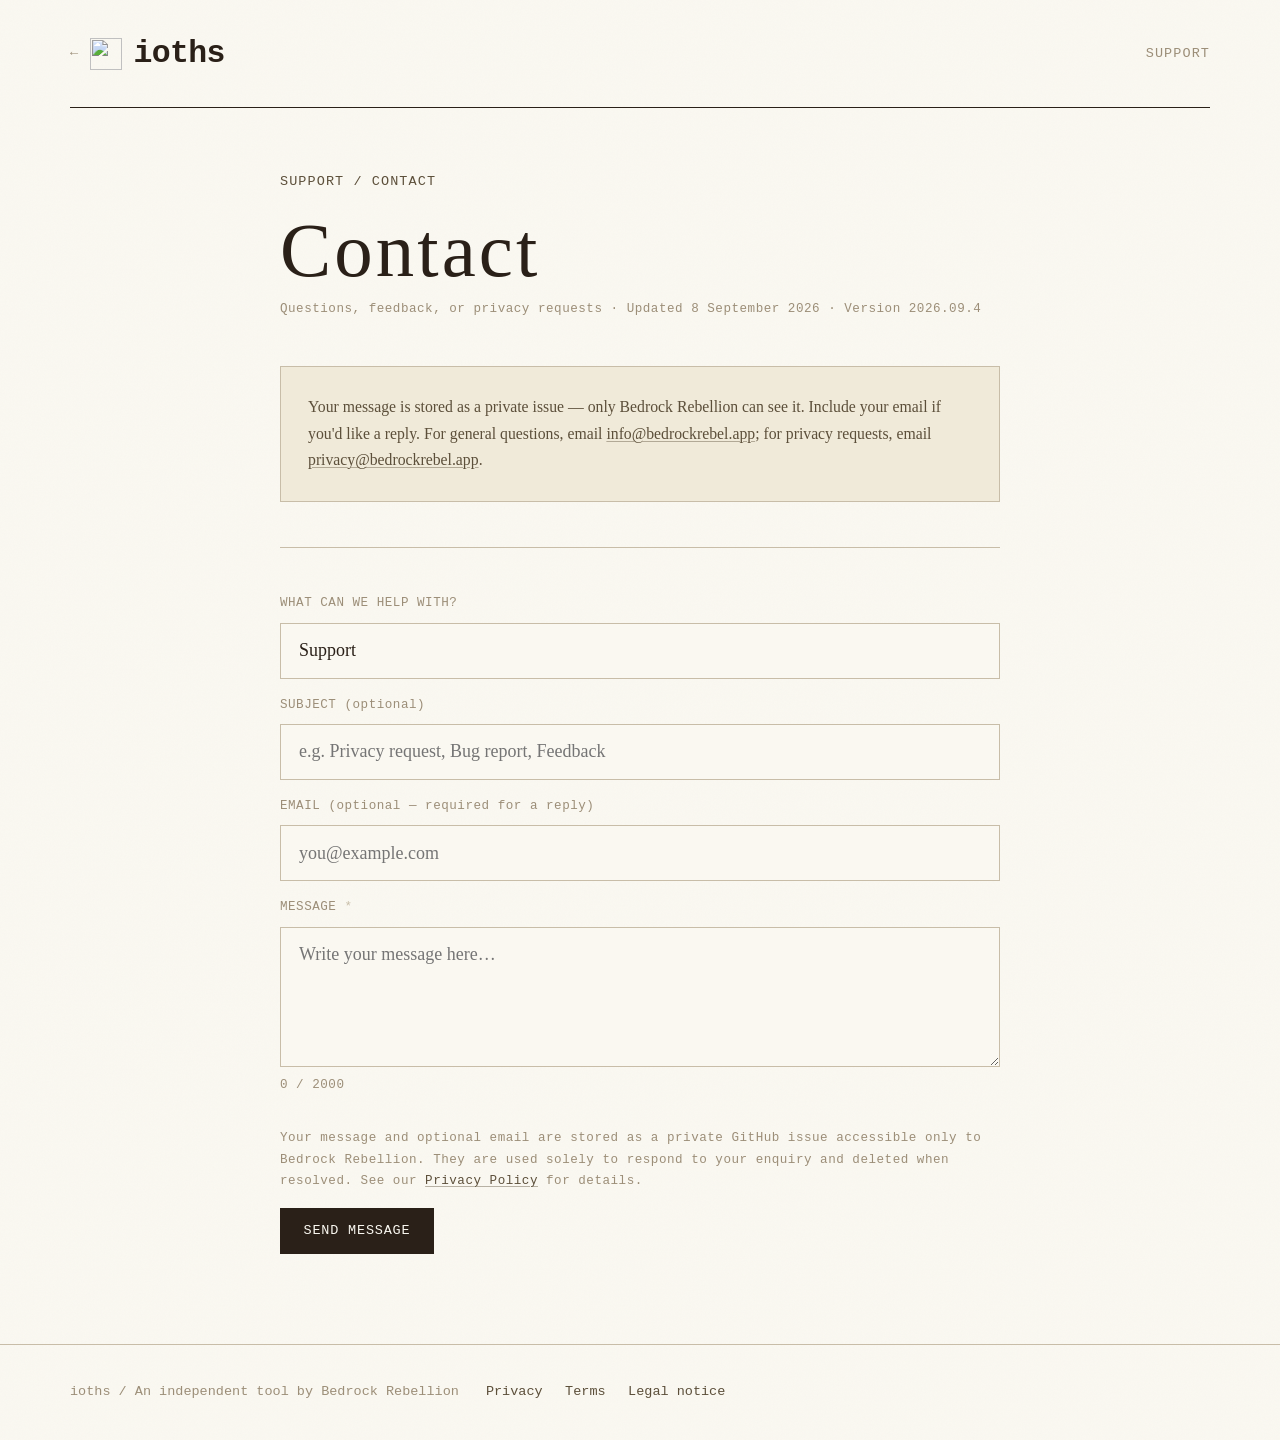
==== commit d87482bf: "Remove the retired feature-tour signal from the privacy policy The app's Help > Feature tour row is " ====
--- a/support.html
+++ b/support.html
@@ -26,7 +26,7 @@
   <main id="main" class="journal-document-main">
     <p class="journal-document-label journal-document-accent">Support / contact</p>
     <h1>Contact</h1>
-    <p class="meta">Questions, feedback, or privacy requests · Updated 8 September 2026 · Version 2026.09.3</p>
+    <p class="meta">Questions, feedback, or privacy requests · Updated 8 September 2026 · Version 2026.09.4</p>
 
     <div class="callout">
       <p>Your message is stored as a private issue — only Bedrock Rebellion can see it. Include your email if you'd like a reply. For general questions, email <a href="mailto:info@bedrockrebel.app">info@bedrockrebel.app</a>; for privacy requests, email <a href="mailto:privacy@bedrockrebel.app">privacy@bedrockrebel.app</a>.</p>
--- a/style.css
+++ b/style.css
@@ -66,13 +66,8 @@
   --ink-faint:   #9c8e78;
   --ink-ghost:   #c8bda8;
   --rust:        #8b3a2a;
-  --rust-light:  #b85c40;
   --sage:        #4a6741;
-  --sage-light:  #6b8f62;
-  --ochre:       #9a7b3a;
-  --gold:        #b8943a;
   --slate:       #3d4f5c;
-  --slate-light: #5a7080;
   --serif:       "EB Garamond", Georgia, serif;
   --serif-alt:   "Cormorant Garamond", Georgia, serif;
   --mono:        "DM Mono", "Courier New", monospace;
@@ -81,36 +76,33 @@
   --fs-heading-hero-min: 2.5rem;
   --fs-heading-hero-max: 5.5rem;
   --fs-body-hero: 0.875rem;
+  --fs-heading-module-max: 3.25rem;
+  --fs-heading-module-card: 1.5rem;
+  --fs-link-diagnosis: 0.8rem;
 
   --link-text: var(--ink-mid);
   --link-text-hover: var(--ink);
   --link-underline: color-mix(in srgb, var(--ink-mid) 42%, transparent 58%);
   --link-underline-hover: color-mix(in srgb, var(--ink) 74%, transparent 26%);
 
-  --bg: var(--paper);
   --bg-raised: var(--paper-dark);
   --bg-deep: var(--paper-deep);
   --separator: var(--ink-ghost);
   --fg: var(--ink);
   --fg-mid: var(--ink-mid);
-  --fg-faint: var(--ink-faint);
   --fg-ghost: var(--ink-ghost);
+
+  /* Yellow is the accent of the app itself: its compose button, its progress
+     marks and its live cells. On this site it always means "the action" or
+     "what is live or changed" — never decoration. */
   --attention: #ffd83e;
   --attention-text: #151515;
-  --positive: var(--sage);
-  --negative: var(--rust);
   --meta: var(--slate);
 
-  --surface: var(--paper-dark);
-  --destructive: var(--rust);
-
-  /* Radius */
   --radius-xs:   3px;
   --radius-sm:   8px;
-  --radius-md:   12px;
   --radius-pill: 999px;
 
-  /* Spacing */
   --space-xxs:  4px;
   --space-xs:   8px;
   --space-sm:   12px;
@@ -120,11 +112,9 @@
   --space-xxl:  24px;
   --space-xxxl: 32px;
 
-  --font-serif: var(--serif);
   --font-display: var(--serif-alt);
   --font-mono: var(--mono);
 
-  /* Shadow (light mode only) */
   --shadow-card: 0 2px 2px rgba(17, 34, 54, 0.08);
   --showcase-surface: #111111;
   --showcase-ink: #f5f5f5;
@@ -134,12 +124,12 @@
 
 *, *::before, *::after { box-sizing: border-box; margin: 0; padding: 0; }
 
+/* The hidden attribute must win over the display values set on components. */
+[hidden] { display: none !important; }
+
 /* Base */
 
-html {
-  font-size: 18px;
-  overflow-x: hidden;
-}
+html { font-size: 18px; }
 
 @media (max-width: 640px) {
   html { font-size: 16px; }
@@ -147,6 +137,10 @@
 
 @media (orientation: landscape) and (max-height: 500px) {
   html { font-size: 14px; }
+}
+
+@media (prefers-reduced-motion: no-preference) {
+  html { scroll-behavior: smooth; }
 }
 
 body {
@@ -158,31 +152,30 @@
   background-image: url("data:image/svg+xml,%3Csvg xmlns='http://www.w3.org/2000/svg' width='400' height='400'%3E%3Cfilter id='n'%3E%3CfeTurbulence type='fractalNoise' baseFrequency='0.75' numOctaves='4' stitchTiles='stitch'/%3E%3C/filter%3E%3Crect width='400' height='400' filter='url(%23n)' opacity='0.025'/%3E%3C/svg%3E");
   -webkit-font-smoothing: antialiased;
   font-synthesis: none;
-  overflow-x: hidden;
+  /* clip, not hidden: hidden makes body a scroll container and breaks the
+     sticky landing header. */
+  overflow-x: clip;
   min-height: 100dvh;
 }
 
-/* Layout */
-
-header {
-  border-bottom: 1px solid var(--separator);
-  padding: var(--space-md) var(--space-xxl);
-  display: flex;
-  align-items: center;
-  justify-content: space-between;
-}
-
-.wordmark {
+:focus-visible {
+  outline: 2px solid var(--sage);
+  outline-offset: 2px;
+}
+
+/* Wordmark — Bebas Neue has no lowercase, so the lowercase brand name is set in
+   Space Mono Bold. Legal pages that still spell it "IOTHS" are lowered here. */
+
+.wordmark,
+.journal-wordmark,
+.journal-document-wordmark {
   display: inline-flex;
   align-items: center;
-  gap: var(--space-xs);
-  font-family: var(--font-display);
-  font-size: calc(1.1rem * 2.535);
-  font-weight: 300;
-  font-style: italic;
-  line-height: 1.04;
-  letter-spacing: 0.04em;
-  color: var(--fg-ghost);
+  gap: 0.65rem;
+  color: var(--ink);
+  font: 700 1.75rem/1 var(--mono);
+  letter-spacing: -0.02em;
+  text-transform: lowercase;
   text-decoration: none;
 }
 
@@ -191,7 +184,18 @@
 .back-icon {
   font-family: var(--font-mono);
   font-size: 0.875rem;
+  font-weight: 400;
   letter-spacing: normal;
+}
+
+/* Generic pages (Impressum, legal notice) */
+
+header {
+  border-bottom: 1px solid var(--separator);
+  padding: var(--space-md) var(--space-xxl);
+  display: flex;
+  align-items: center;
+  justify-content: space-between;
 }
 
 .lang-switch {
@@ -206,27 +210,13 @@
   padding: 0 var(--space-xxs);
 }
 
-.lang-switch a.active {
-  color: var(--fg);
-}
+.lang-switch a.active { color: var(--fg); }
 
 main {
   max-width: 720px;
   margin: 0 auto;
   padding: 3rem 1.25rem 6rem;
 }
-
-main.landing-main {
-  max-width: 1140px;
-  padding-top: 0;
-}
-
-main.not-found-main {
-  max-width: 720px;
-  padding-top: 3rem;
-}
-
-/* Typography */
 
 h1 {
   font-family: var(--font-display);
@@ -289,8 +279,6 @@
   color: var(--fg-mid);
 }
 
-/* Effective date chip */
-
 .meta {
   font-family: var(--font-mono);
   font-size: 0.6875rem;
@@ -299,38 +287,17 @@
   margin-bottom: var(--space-xxxl);
 }
 
-/* Section divider */
-
-section {
+/* The landing page and journal documents lay their own sections out. */
+:where(main:not(.journal-main)) section {
   border-top: 1px solid var(--ink-ghost);
   padding: 3rem 0;
   margin-top: 0;
 }
 
-section:first-of-type {
+:where(main:not(.journal-main)) section:first-of-type {
   border-top: none;
   margin-top: 0;
 }
-
-.hero + section {
-  border-top: 1px solid var(--ink-ghost);
-}
-
-/* Contact card */
-
-.contact-card {
-  background: var(--bg-raised);
-  border: 1px solid var(--separator);
-  border-radius: var(--radius-md);
-  padding: var(--space-lg);
-  margin-top: var(--space-md);
-  box-shadow: var(--shadow-card);
-}
-
-.contact-card p { margin-bottom: var(--space-xs); }
-.contact-card p:last-child { margin-bottom: 0; }
-
-/* Callout */
 
 .callout {
   background: var(--bg-deep);
@@ -341,8 +308,6 @@
   color: var(--fg-mid);
 }
 
-/* Footer */
-
 footer {
   border-top: 1px solid var(--ink-ghost);
   padding: 2rem 1.25rem;
@@ -357,65 +322,6 @@
   color: var(--fg-ghost);
   letter-spacing: 0.04em;
   margin-bottom: 0;
-}
-
-/* Landing hero */
-
-.hero {
-  text-align: left;
-  padding-top: calc(4rem + 3rem);
-  padding-bottom: 3rem;
-  border-bottom: 1px solid var(--ink-ghost);
-}
-
-.hero .eyebrow {
-  font-family: var(--font-mono);
-  font-size: var(--fs-label-section);
-  font-weight: 300;
-  text-transform: uppercase;
-  letter-spacing: 0.12em;
-  color: var(--fg-faint);
-  margin-bottom: 1.5rem;
-}
-
-.hero h1 {
-  font-size: clamp(var(--fs-heading-hero-min), 8vw, var(--fs-heading-hero-max));
-  margin-bottom: 2rem;
-  max-width: 18ch;
-}
-
-.hero-product-name,
-.hero-descriptor {
-  display: block;
-}
-
-.hero-descriptor {
-  max-width: 30ch;
-  margin-top: 0.75rem;
-  font-family: var(--font-mono);
-  font-size: clamp(0.8rem, 1.7vw, 1.05rem);
-  font-weight: 400;
-  font-style: normal;
-  line-height: 1.35;
-  letter-spacing: 0.035em;
-  text-transform: uppercase;
-  color: var(--fg-mid);
-}
-
-.hero .lede {
-  font-family: var(--serif);
-  font-size: var(--fs-body-hero);
-  max-width: 55ch;
-  margin: 0 0 var(--space-xl);
-  color: var(--fg-mid);
-  line-height: 1.72;
-}
-
-.cta-row {
-  display: flex;
-  flex-direction: column;
-  align-items: flex-start;
-  gap: var(--space-xs);
 }
 
 .button-primary {
@@ -431,23 +337,10 @@
   padding: var(--space-sm) var(--space-xl);
 }
 
-.button-primary a {
-  color: inherit;
-  text-decoration: none;
-}
-
 .button-primary:hover {
   color: var(--attention-text);
   opacity: 0.85;
   text-decoration: none;
-}
-
-.button-primary a:hover { text-decoration: none; }
-
-.cta-note {
-  font-family: var(--font-mono);
-  font-size: 0.6875rem;
-  color: var(--fg-ghost);
 }
 
 /* Browser-language suggestion; it stays out of the document flow so it never
@@ -500,17 +393,12 @@
 .locale-suggestion-link:hover,
 .locale-suggestion-dismiss:hover { color: var(--link-text-hover); }
 
-html[data-design="control-room"] .locale-suggestion {
-  border-color: color-mix(in srgb, #ffd83e 36%, transparent);
-  color: #f6f4ee;
-  background: #151715;
-  box-shadow: 0 1rem 3rem color-mix(in srgb, #000000 50%, transparent);
-}
-
-html[data-design="control-room"] .locale-suggestion-link,
-html[data-design="control-room"] .locale-suggestion-dismiss { color: #ffd83e; }
-
-@media (max-width: 640px) {
+@media (max-width: 600px) {
+  main { padding: var(--space-xxl) var(--space-md) calc(var(--space-xxxl) * 2); }
+  header { padding: var(--space-md); }
+  .wordmark { font-size: 1.5rem; }
+  h1 { font-size: 2rem; }
+
   .locale-suggestion {
     right: var(--space-sm);
     bottom: var(--space-sm);
@@ -521,921 +409,545 @@
   .locale-suggestion-actions { margin-top: var(--space-xs); }
 }
 
-/* Landing feature grid */
-
-.feature-grid {
-  display: grid;
-  grid-template-columns: repeat(2, 1fr);
-  gap: var(--space-xl);
-  margin-top: var(--space-md);
-}
-
-.feature h3 {
-  font-family: var(--font-display);
-  font-size: 1.0625rem;
-  letter-spacing: 0.03em;
-  color: var(--fg);
-  margin-bottom: var(--space-xs);
-}
-
-.feature p { color: var(--fg-mid); margin-bottom: 0; }
-
-/* Landing footer links */
-
-.link-row {
-  display: flex;
-  justify-content: center;
-  gap: var(--space-md);
-  margin-top: var(--space-xl);
-}
-
-.link-row a {
-  color: var(--fg-mid);
-  text-decoration: none;
-  font-family: var(--font-mono);
-  font-size: 0.8125rem;
-}
-
-.link-row a:hover { color: var(--fg); }
-
-header .link-row { margin-top: 0; }
-
-.why-section-content {
-  display: grid;
-  grid-template-columns: minmax(0, 1fr) minmax(12rem, 0.3fr);
-  align-items: center;
-  gap: clamp(2rem, 7vw, 6rem);
-}
-
-.why-artwork {
-  justify-self: end;
-  margin: 0;
-}
-
-.why-artwork img {
-  display: block;
-  width: min(13.333rem, 55vw);
-  height: auto;
-  border-radius: var(--radius-md);
-  box-shadow: var(--shadow-card);
-}
-
-/* Product artwork turns the landing page into a story about the app rather
-   than a list of claims. These are final, representative App Store captures. */
-.hero--product {
-  display: grid;
-  grid-template-columns: minmax(0, 1fr) minmax(20rem, 0.62fr);
-  align-items: center;
-  gap: clamp(3rem, 6vw, 5rem);
-}
-
-.hero-copy {
-  max-width: 37rem;
-}
-
-.product-artwork {
-  margin: 0;
-  overflow: hidden;
-  background: var(--showcase-surface);
-  box-shadow: 0 1.25rem 3.5rem color-mix(in srgb, var(--ink) 20%, transparent);
-}
-
-.product-artwork img {
-  display: block;
-  width: 100%;
-  height: auto;
-}
-
-.product-artwork--hero {
-  max-width: 26rem;
-  justify-self: end;
-  transform: rotate(2deg);
-}
-
-.feature-section--with-artwork {
-  display: grid;
-  grid-template-columns: minmax(0, 1fr) minmax(16rem, 0.48fr);
-  align-items: center;
-  gap: clamp(3rem, 6vw, 5rem);
-}
-
-.feature-section--kanban {
-  grid-template-columns: minmax(0, 1fr);
-}
-
-.feature-section--reversed .product-artwork {
-  order: -1;
-}
-
-.feature-section--reversed {
-  grid-template-columns: minmax(16rem, 0.48fr) minmax(0, 1fr);
-}
-
-.product-artwork--feature {
-  max-width: 22rem;
-  justify-self: end;
-  transform: rotate(1.25deg);
-}
-
-.product-artwork--kanban { max-width: 27rem; }
-
-.kanban-mode-gallery {
-  display: grid;
-  grid-template-columns: repeat(2, minmax(0, 1fr));
-  gap: clamp(1rem, 3vw, 2rem);
-  width: 100%;
-}
-
-.product-artwork--kanban-mode {
-  width: 100%;
-  transform: none;
-}
-
-.feature-section--reversed .product-artwork--feature {
-  justify-self: start;
-  transform: rotate(-1.25deg);
-}
-
-.source-showcase {
-  display: grid;
-  grid-template-columns: minmax(0, 1fr) minmax(16.5rem, 0.52fr);
-  align-items: center;
-  gap: clamp(3rem, 6vw, 5rem);
-  margin-top: 3rem;
-  padding: clamp(2rem, 7vw, 5rem);
-  border: 0;
-  background: var(--showcase-surface);
-}
-
-.source-showcase-copy {
-  max-width: 34rem;
-}
-
-.source-showcase .eyebrow,
-.source-showcase h2,
-.source-showcase p {
-  color: var(--showcase-ink);
-}
-
-.source-showcase .eyebrow {
-  margin-bottom: 1.5rem;
-}
-
-.source-showcase h2 {
-  font-size: clamp(2.25rem, 5vw, 4rem);
-  margin-top: 0;
-  margin-bottom: 1.5rem;
-}
-
-.source-showcase code {
-  background: color-mix(in srgb, var(--showcase-ink) 14%, transparent);
-  color: var(--showcase-ink);
-}
-
-/* The icon's reference needs to stay subordinate to the product story: this
-   is a small invitation to play, paired with the concrete work flow it evokes. */
-.emergence-story {
-  display: grid;
-  grid-template-columns: minmax(0, 0.95fr) minmax(20rem, 1fr);
-  align-items: center;
-  gap: clamp(3rem, 7vw, 6rem);
-  padding: clamp(3rem, 8vw, 6rem);
-  border: 1px solid color-mix(in srgb, #ffd83e 50%, transparent);
-  background: #151715;
-}
-
-.emergence-story h2,
-.emergence-story p,
-.emergence-story li,
-.emergence-story strong { color: #f6f4ee; }
-
-.emergence-story .eyebrow,
-.life-playground-kicker,
-.life-playground-note,
-.life-status { color: color-mix(in srgb, #f6f4ee 64%, transparent); }
-
-.emergence-story h2 {
-  font-size: clamp(2.25rem, 5vw, 4rem);
-  margin-top: 0;
-  margin-bottom: 1.5rem;
-}
-
-.emergence-story-copy { max-width: 36rem; }
-
-.work-shape-path {
-  display: grid;
-  gap: var(--space-sm);
-  list-style: none;
-  margin-top: var(--space-xl);
-}
-
-.work-shape-path li {
-  display: grid;
-  grid-template-columns: 2.25rem minmax(0, 1fr);
-  gap: var(--space-sm);
-  align-items: baseline;
-  padding-top: var(--space-sm);
-  border-top: 1px solid color-mix(in srgb, #ffffff 18%, transparent);
-  font-family: var(--font-mono);
-  font-size: 0.75rem;
-  line-height: 1.6;
-}
-
-.work-shape-path strong { font-weight: 700; }
-
-.work-shape-step {
-  color: #ffd83e;
-  font-size: 0.6875rem;
-}
-
-.life-playground {
-  padding: var(--space-sm);
-  border: 1px solid color-mix(in srgb, #ffffff 18%, transparent);
-  background: #0e0f0e;
-}
-
-.life-playground-heading {
-  display: flex;
-  align-items: center;
-  justify-content: space-between;
-  gap: var(--space-sm);
-  margin-bottom: var(--space-xs);
-}
-
-.life-playground-kicker {
-  margin: 0;
-  font-family: var(--font-mono);
-  font-size: 0.6875rem;
-  letter-spacing: 0.1em;
-  text-transform: uppercase;
-}
-
-.life-playground-icon {
-  display: block;
-  flex: 0 0 auto;
-  width: 2.5rem;
-  height: 2.5rem;
-  border-radius: var(--radius-sm);
-  box-shadow: var(--shadow-card);
-}
-
-.life-field {
-  display: block;
-  width: 100%;
-  height: auto;
-  background: #111111;
-  image-rendering: pixelated;
-}
-
-.life-controls {
-  display: flex;
-  flex-wrap: wrap;
-  align-items: center;
-  gap: var(--space-xs);
-  margin-top: var(--space-sm);
-}
-
-.life-button {
-  border: 1px solid #ffd83e;
-  border-radius: var(--radius-pill);
-  padding: var(--space-xs) var(--space-sm);
-  color: #111111;
-  background: #ffd83e;
-  font-family: var(--font-mono);
-  font-size: 0.6875rem;
-  letter-spacing: 0.04em;
-  cursor: pointer;
-}
-
-.life-button:hover { opacity: 0.84; }
-
-.life-button--quiet {
-  color: #f6f4ee;
-  background: transparent;
-  border-color: color-mix(in srgb, #ffffff 30%, transparent);
-}
-
-.life-status {
-  margin-left: auto;
-  font-family: var(--font-mono);
-  font-size: 0.6875rem;
-}
-
-.life-context {
-  margin-top: var(--space-sm);
-}
-
-.life-playground-note {
-  margin: 0;
-  font-family: var(--font-mono);
-  font-size: 0.6875rem;
-  line-height: 1.6;
-  cursor: pointer;
-}
-
-.life-playground-note::after {
-  content: "+";
-  margin-left: var(--space-xs);
-  color: #ffd83e;
-}
-
-.life-context[open] .life-playground-note::after { content: "−"; }
-
-.life-context-copy {
-  display: grid;
-  grid-template-columns: repeat(2, minmax(0, 1fr));
-  gap: var(--space-xs) var(--space-sm);
-  margin-top: var(--space-xs);
-}
-
-.life-deeper-link {
-  margin: 0;
-  color: color-mix(in srgb, #f6f4ee 64%, transparent);
-  font-family: var(--font-mono);
-  font-size: 0.6875rem;
-  line-height: 1.6;
-}
-
-.life-deeper-link a { color: #ffd83e; }
-
-.life-reference {
-  margin: 0;
-  color: color-mix(in srgb, #f6f4ee 52%, transparent);
-  font-family: var(--font-mono);
-  font-size: 0.625rem;
-  line-height: 1.6;
-}
-
-.life-reference a { color: color-mix(in srgb, #ffd83e 82%, transparent); }
-
-.product-artwork--source {
-  max-width: 22rem;
-  justify-self: end;
-  transform: rotate(2deg);
-}
-
-/* Responsive */
-
-@media (max-width: 600px) {
-  main { padding: var(--space-xxl) var(--space-md) calc(var(--space-xxxl) * 2); }
-  header { padding: var(--space-md); }
-  .wordmark { font-size: calc(1.1rem * 1.8525); }
-  h1 { font-size: 2rem; }
-  .feature-grid { grid-template-columns: 1fr; }
-  .life-context-copy { grid-template-columns: 1fr; }
-}
-
-@media (max-width: 760px) {
-  main.landing-main { max-width: 720px; }
-
-  .hero--product,
-  .feature-section--with-artwork,
-  .source-showcase,
-  .emergence-story,
-  .why-section-content {
-    grid-template-columns: 1fr;
-  }
-
-  .hero--product { gap: 3rem; }
-
-  .product-artwork--hero,
-  .product-artwork--feature,
-  .feature-section--reversed .product-artwork--feature,
-  .product-artwork--source,
-  .why-artwork {
-    justify-self: center;
-  }
-
-  .product-artwork--hero { max-width: min(26rem, 82vw); }
-  .product-artwork--feature,
-  .product-artwork--source { max-width: min(22rem, 78vw); }
-
-  .product-artwork--kanban { max-width: min(27rem, 78vw); }
-
-  .kanban-mode-gallery { grid-template-columns: 1fr; max-width: min(44rem, 92vw); justify-self: center; }
-
-  .feature-section--reversed .product-artwork { order: 0; }
-
-  .source-showcase { margin-top: 0; }
-
-  .life-status { margin-left: 0; }
-}
-
-html[data-design] .product-artwork--hero { max-width: 20rem; }
-html[data-design] .product-artwork--feature { max-width: 16rem; }
-html[data-design] .product-artwork--kanban { max-width: 27rem; }
-html[data-design] .product-artwork--source { max-width: 16.5rem; }
-
-/* Direction one — a warm, annotated field notebook. */
-html[data-design="field-notes"] body {
-  background-color: #f5f1e6;
-  background-image:
-    linear-gradient(to right, transparent 0, transparent 4.7rem, color-mix(in srgb, var(--rust) 18%, transparent) 4.7rem, color-mix(in srgb, var(--rust) 18%, transparent) calc(4.7rem + 1px), transparent calc(4.7rem + 1px)),
-    repeating-linear-gradient(to bottom, transparent 0, transparent 2rem, color-mix(in srgb, var(--ink-ghost) 35%, transparent) 2rem, color-mix(in srgb, var(--ink-ghost) 35%, transparent) calc(2rem + 1px));
-}
-
-html[data-design="field-notes"] .hero--product {
-  padding-top: clamp(5rem, 12vw, 10rem);
-  border-bottom-style: dashed;
-}
-
-html[data-design="field-notes"] .hero-copy::before {
-  content: "01 / A place for the unfinished";
-  display: block;
-  margin-bottom: 1.1rem;
-  color: var(--rust);
-  font-family: var(--mono);
-  font-size: 0.64rem;
-  letter-spacing: 0.1em;
-  text-transform: uppercase;
-}
-
-html[data-design="field-notes"] .hero h1 {
-  font-size: clamp(4rem, 10vw, 8rem);
-  letter-spacing: 0.015em;
-}
-
-html[data-design="field-notes"] .product-artwork {
-  border: 0.45rem solid var(--paper);
-  box-shadow: 0 0.9rem 0 color-mix(in srgb, var(--rust) 52%, transparent), 0 1.5rem 3rem color-mix(in srgb, var(--ink) 18%, transparent);
-}
-
-html[data-design="field-notes"] .feature-section {
-  border-top-style: dashed;
-}
-
-html[data-design="field-notes"] .source-showcase {
-  background: #2a2018;
-}
-
-/* Direction two — a dark, instrumental personal control room. */
-html[data-design="control-room"] body {
-  color: #f6f4ee;
-  background-color: #0e0f0e;
-  background-image:
-    linear-gradient(color-mix(in srgb, #ffd83e 8%, transparent) 1px, transparent 1px),
-    linear-gradient(90deg, color-mix(in srgb, #ffd83e 8%, transparent) 1px, transparent 1px);
-  background-size: 2rem 2rem;
-}
-
-html[data-design="control-room"] header {
-  border-color: color-mix(in srgb, #ffffff 18%, transparent);
-  background: #0e0f0e;
-}
-
-html[data-design="control-room"] .wordmark,
-html[data-design="control-room"] header .link-row a,
-html[data-design="control-room"] .landing-main h1,
-html[data-design="control-room"] .landing-main h2,
-html[data-design="control-room"] .landing-main h3,
-html[data-design="control-room"] .landing-main p,
-html[data-design="control-room"] .landing-main li {
-  color: #f6f4ee;
-}
-
-html[data-design="control-room"] .landing-main a { color: #ffd83e; }
-
-html[data-design="control-room"] .landing-main section,
-html[data-design="control-room"] .hero {
-  border-color: color-mix(in srgb, #ffffff 20%, transparent);
-}
-
-html[data-design="control-room"] .hero--product {
-  min-height: min(46rem, 90vh);
-  padding-top: clamp(4rem, 11vw, 9rem);
-}
-
-html[data-design="control-room"] .hero-copy::before {
-  content: "IOTHS / Personal system online";
-  display: block;
-  margin-bottom: 1.1rem;
-  color: #ffd83e;
-  font-family: var(--mono);
-  font-size: 0.64rem;
-  letter-spacing: 0.1em;
-  text-transform: uppercase;
-}
-
-html[data-design="control-room"] .hero h1 {
-  font-size: clamp(4rem, 11vw, 9rem);
-  color: #ffd83e;
-}
-
-html[data-design="control-room"] .hero-descriptor {
-  color: #f6f4ee;
-}
-
-html[data-design="control-room"] .landing-main .button-primary {
-  color: #111111;
-  background: #ffd83e;
-  text-decoration: none;
-}
-
-html[data-design="control-room"] .landing-main .button-primary a { color: #111111; }
-
-html[data-design="control-room"] .cta-note,
-html[data-design="control-room"] .eyebrow,
-html[data-design="control-room"] .feature p {
-  color: color-mix(in srgb, #f6f4ee 68%, transparent) !important;
-}
-
-html[data-design="control-room"] .feature-grid {
-  gap: 0.8rem;
-}
-
-html[data-design="control-room"] .feature {
-  padding: 1rem;
-  border: 1px solid color-mix(in srgb, #ffffff 16%, transparent);
-  background: color-mix(in srgb, #ffffff 4%, transparent);
-}
-
-html[data-design="control-room"] .product-artwork {
-  border: 1px solid color-mix(in srgb, #ffd83e 62%, transparent);
-  box-shadow: 0 0 0 0.35rem color-mix(in srgb, #ffd83e 12%, transparent), 0 1.5rem 4rem color-mix(in srgb, #000000 80%, transparent);
-}
-
-html[data-design="control-room"] .source-showcase {
-  border: 1px solid color-mix(in srgb, #ffd83e 36%, transparent);
-  background: #151715;
-}
-
-html[data-design="control-room"] footer,
-html[data-design="control-room"] footer p,
-html[data-design="control-room"] footer a {
-  color: color-mix(in srgb, #f6f4ee 56%, transparent);
-  border-color: color-mix(in srgb, #ffffff 18%, transparent);
-}
-
-/* Direction three — fragments condense into a deliberate working structure. */
-html[data-design="emergence"] body {
-  background-color: #ffffff;
-  background-image:
-    radial-gradient(circle at 14% 16%, color-mix(in srgb, #ffd83e 42%, transparent) 0 0.25rem, transparent 0.28rem),
-    radial-gradient(circle at 82% 8%, color-mix(in srgb, var(--rust) 28%, transparent) 0 0.18rem, transparent 0.2rem);
-  background-size: 3.2rem 3.2rem, 4.8rem 4.8rem;
-}
-
-html[data-design="emergence"] .hero--product {
-  padding-top: clamp(5rem, 13vw, 11rem);
-  border-bottom: 0;
-}
-
-html[data-design="emergence"] .hero h1 {
-  font-size: clamp(4.5rem, 13vw, 10rem);
-  line-height: 0.9;
-}
-
-html[data-design="emergence"] .hero-copy::before {
-  content: "Fragments / focus / flow";
-  display: block;
-  margin-bottom: 1.1rem;
-  color: var(--rust);
-  font-family: var(--mono);
-  font-size: 0.64rem;
-  letter-spacing: 0.1em;
-  text-transform: uppercase;
-}
-
-html[data-design="emergence"] .landing-main > .feature-section:first-of-type {
-  margin-top: 2rem;
-  padding: clamp(3rem, 8vw, 7rem);
-  border: 0;
-  background: #111111;
-}
-
-html[data-design="emergence"] .landing-main > .feature-section:first-of-type h2,
-html[data-design="emergence"] .landing-main > .feature-section:first-of-type h3,
-html[data-design="emergence"] .landing-main > .feature-section:first-of-type p {
-  color: #ffffff;
-}
-
-html[data-design="emergence"] .landing-main > .feature-section:first-of-type .feature p {
-  color: color-mix(in srgb, #ffffff 68%, transparent);
-}
-
-html[data-design="emergence"] .landing-main > .feature-section:first-of-type .product-artwork {
-  border: 0.4rem solid #ffd83e;
-}
-
-html[data-design="emergence"] .feature-section--reversed {
-  position: relative;
-  margin-top: 3rem;
-  padding: clamp(3rem, 8vw, 7rem);
-  border: 0;
-  background: #ffd83e;
-}
-
-html[data-design="emergence"] .feature-section--reversed .product-artwork {
-  border: 0.4rem solid #111111;
-}
-
-html[data-design="emergence"] .source-showcase {
-  margin-top: 3rem;
-  background: #111111;
-}
-
-html[data-design="emergence"] .product-artwork--hero { transform: rotate(4deg) translateY(1rem); }
-html[data-design="emergence"] .product-artwork--feature { transform: rotate(-3deg); }
-html[data-design="emergence"] .feature-section--reversed .product-artwork--feature { transform: rotate(3deg); }
-html[data-design="emergence"] .product-artwork--source { transform: rotate(-4deg); }
-
-@media (max-width: 760px) {
-  html[data-design] .product-artwork--hero { max-width: min(17.5rem, 75vw); }
-  html[data-design] .product-artwork--feature,
-  html[data-design] .product-artwork--source { max-width: min(14rem, 60vw); }
-
-  html[data-design] .product-artwork--kanban { max-width: min(27rem, 78vw); }
-
-  html[data-design="control-room"] .hero--product { min-height: 0; }
-  html[data-design="emergence"] .landing-main > .feature-section:first-of-type,
-  html[data-design="emergence"] .feature-section--reversed { margin-inline: 0; }
-}
-
-@media (prefers-reduced-motion: reduce) {
-  .product-artwork,
-  .product-artwork--hero,
-  .product-artwork--feature,
-  .product-artwork--source { transform: none !important; }
-}
-
-/* Research journal — the production landing page. Its rules are scoped so the
-   legal and support pages retain their independent layouts. */
-html[data-design="research-journal"] {
-  --journal-fs-nav-title: 1.1rem;
-  --journal-fs-link-nav: .75rem;
-  --journal-fs-footer-text: .75rem;
-  --journal-fs-heading-card: 1.5rem;
-  --journal-fs-heading-min: 2rem;
-  --journal-fs-button: .75rem;
-  --journal-fs-note-meta: .7rem;
-  scroll-behavior: smooth;
-}
-html[data-design="research-journal"] body {
-  overflow-x: clip;
-}
-
-html[data-design="research-journal"] .skip {
+/* Landing page. Selectors are scoped by the journal-* class names, which the
+   legal and support pages never use. */
+
+.skip,
+.journal-document-skip {
   position: absolute;
   top: -6rem;
   left: 1rem;
   z-index: 20;
-  padding: .5rem .75rem;
+  padding: 0.5rem 0.75rem;
   color: var(--paper);
   background: var(--ink);
 }
-html[data-design="research-journal"] .skip:focus { top: 1rem; }
-html[data-design="research-journal"] .journal-wrap {
+
+.skip:focus,
+.journal-document-skip:focus { top: 1rem; }
+
+.journal-wrap {
   width: min(1140px, calc(100% - 5rem));
   margin-inline: auto;
 }
-html[data-design="research-journal"] .journal-header {
+
+.journal-header {
   display: block;
-  max-width: none;
-  margin: 0;
   padding: 0;
   border: 0;
-}
-html[data-design="research-journal"] .journal-masthead {
+  position: sticky;
+  top: 0;
+  z-index: 10;
+  background: color-mix(in srgb, var(--paper) 94%, transparent);
+  -webkit-backdrop-filter: blur(8px);
+  backdrop-filter: blur(8px);
+}
+
+.journal-masthead {
   display: flex;
   align-items: center;
   justify-content: space-between;
-  min-height: 6rem;
+  min-height: 4.75rem;
   gap: 1.5rem;
   border-bottom: 1px solid var(--ink);
 }
-html[data-design="research-journal"] .journal-brand,
-html[data-design="research-journal"] .journal-wordmark,
-html[data-design="research-journal"] .journal-download,
-html[data-design="research-journal"] .journal-app-identity,
-html[data-design="research-journal"] .journal-life-controls,
-html[data-design="research-journal"] .journal-footer > div,
-html[data-design="research-journal"] .journal-footer nav {
+
+.journal-brand,
+.journal-wordmark,
+.journal-download,
+.journal-app-identity,
+.journal-life-controls,
+.journal-footer > div,
+.journal-footer nav {
   display: flex;
   align-items: center;
 }
-html[data-design="research-journal"] .journal-brand { gap: 1.5rem; }
-html[data-design="research-journal"] .journal-wordmark {
-  gap: .75rem;
-  color: var(--ink);
-  font-family: var(--serif-alt);
-  font-size: calc(var(--journal-fs-nav-title) * 2.535);
-  line-height: 1;
-  letter-spacing: .04em;
-  text-decoration: none;
-}
-html[data-design="research-journal"] .journal-app-icon { flex: none; object-fit: contain; }
-html[data-design="research-journal"] .journal-tagline {
+
+.journal-brand { gap: 1.5rem; }
+.journal-app-icon { flex: none; object-fit: contain; }
+
+.journal-tagline {
   padding-left: 1.5rem;
   border-left: 1px solid var(--ink-ghost);
 }
-html[data-design="research-journal"] .journal-masthead nav {
+
+.journal-masthead nav {
   display: flex;
   flex-wrap: wrap;
+  align-items: center;
   gap: 1.5rem;
-  font: 400 var(--journal-fs-link-nav)/1.5 var(--mono);
-}
-html[data-design="research-journal"] .journal-masthead nav a,
-html[data-design="research-journal"] .journal-footer a {
+  font: 400 0.75rem/1.5 var(--mono);
+}
+
+.journal-masthead nav a,
+.journal-footer a {
   color: var(--link-text);
   text-decoration: none;
 }
-html[data-design="research-journal"] .journal-masthead nav a:hover,
-html[data-design="research-journal"] .journal-footer a:hover { text-decoration: underline; color: var(--link-text-hover); }
-html[data-design="research-journal"] .journal-main {
+
+.journal-masthead nav a:not(.journal-nav-cta) {
+  padding-block: 0.5rem;
+  border-bottom: 2px solid transparent;
+}
+
+.journal-masthead nav a:not(.journal-nav-cta):hover { border-bottom-color: var(--ink-ghost); }
+
+.journal-masthead nav a[aria-current="true"] {
+  color: var(--ink);
+  border-bottom-color: var(--attention);
+}
+
+.journal-masthead .journal-nav-cta {
+  padding: 0.5rem 0.9rem;
+  border: 1px solid var(--ink);
+  color: var(--attention-text);
+  background: var(--attention);
+}
+
+.journal-masthead .journal-nav-cta:hover { background: var(--ink); color: var(--attention); }
+.journal-footer a:hover { text-decoration: underline; color: var(--link-text-hover); }
+
+.journal-main {
   max-width: none;
   margin: 0 auto;
   padding: 0;
 }
-html[data-design="research-journal"] .journal-main section,
-html[data-design="research-journal"] .journal-main section:first-of-type {
-  margin: 0;
-  border: 0;
-}
-html[data-design="research-journal"] .journal-main h1,
-html[data-design="research-journal"] .journal-main h2,
-html[data-design="research-journal"] .journal-main h3,
-html[data-design="research-journal"] .journal-main p,
-html[data-design="research-journal"] .journal-main pre,
-html[data-design="research-journal"] .journal-main figure {
-  margin: 0;
-}
-html[data-design="research-journal"] .journal-main h1,
-html[data-design="research-journal"] .journal-main h2 {
+
+.journal-main h1,
+.journal-main h2,
+.journal-main h3,
+.journal-main p,
+.journal-main pre,
+.journal-main figure { margin: 0; }
+
+.journal-main h1,
+.journal-main h2 {
   font-family: var(--serif-alt);
   font-weight: 400;
   font-style: normal;
-  letter-spacing: .04em;
+  letter-spacing: 0.04em;
   line-height: 1.04;
-}
-html[data-design="research-journal"] .journal-main h1 {
-  max-width: 14ch;
+  text-wrap: balance;
+}
+
+.journal-main h1 {
+  max-width: 17ch;
   margin-block: 1.5rem 2rem;
   font-size: clamp(var(--fs-heading-hero-min), 7.4vw, var(--fs-heading-hero-max));
 }
-html[data-design="research-journal"] .journal-main h1 em { color: var(--rust); font-style: normal; }
-html[data-design="research-journal"] .journal-main h2 {
+
+.journal-main h1 em { color: var(--rust); font-style: normal; }
+
+.journal-main h2 {
   max-width: 24ch;
   margin-bottom: 1.5rem;
-  font-size: clamp(var(--journal-fs-heading-min), 4vw, var(--fs-heading-module-max));
-}
-html[data-design="research-journal"] .journal-main h3 {
-  font: 400 var(--journal-fs-heading-card)/1.2 var(--serif);
-  letter-spacing: -.015em;
-}
-html[data-design="research-journal"] .journal-label {
+  color: var(--ink);
+  font-size: clamp(2rem, 4vw, var(--fs-heading-module-max));
+}
+
+.journal-main h3 {
+  font: 400 var(--fs-heading-module-card)/1.2 var(--serif);
+  letter-spacing: -0.015em;
+}
+
+.journal-label {
   font: 400 var(--fs-label-section)/1.6 var(--mono);
-  letter-spacing: .08em;
+  letter-spacing: 0.08em;
   text-transform: uppercase;
 }
-html[data-design="research-journal"] .journal-accent { color: var(--rust); }
-html[data-design="research-journal"] .journal-muted,
-html[data-design="research-journal"] .journal-footnote,
-html[data-design="research-journal"] .journal-legal-note { color: var(--ink-faint); }
-html[data-design="research-journal"] .journal-footnote {
-  font: 400 var(--journal-fs-note-meta)/1.7 var(--mono);
-}
-html[data-design="research-journal"] .journal-lead {
+
+.journal-accent { color: var(--rust); }
+
+.journal-footnote,
+.journal-legal-note { color: var(--ink-faint); }
+.journal-footnote { font: 400 0.7rem/1.7 var(--mono); }
+
+.journal-lead {
   max-width: 55ch;
   color: var(--ink-mid);
   font: 400 var(--fs-body-hero)/1.72 var(--serif);
 }
-html[data-design="research-journal"] .journal-hero {
+
+.journal-hero {
   display: grid;
   grid-template-columns: minmax(0, 1.35fr) minmax(0, 1fr);
   gap: 3rem;
   padding-block: 4rem;
 }
-html[data-design="research-journal"] .journal-download {
+
+.journal-download {
   flex-wrap: wrap;
   gap: var(--space-lg);
   margin-top: 1.5rem;
 }
+
 /* Apple's badge requires a quarter-height clear space and unmodified artwork. */
-html[data-design="research-journal"] .app-store-badge {
+.app-store-badge {
   display: inline-flex;
   flex: none;
   padding: 12px;
   text-decoration: none;
 }
-html[data-design="research-journal"] .app-store-badge img { width: auto; height: 48px; }
-html[data-design="research-journal"] .app-store-badge--closing { margin-top: 1rem; }
-html[data-design="research-journal"] .journal-text-link {
+
+.app-store-badge img { width: auto; height: 48px; }
+
+.journal-text-link {
   display: inline-block;
   margin-top: var(--space-sm);
   color: var(--link-text);
   font: 400 var(--fs-link-diagnosis)/1.7 var(--mono);
 }
-html[data-design="research-journal"] .journal-text-link:hover { color: var(--link-text-hover); }
-html[data-design="research-journal"] .journal-plate,
-html[data-design="research-journal"] .journal-life {
+
+.journal-text-link:hover { color: var(--link-text-hover); }
+.journal-text-link span { display: inline-block; transition: transform 0.2s ease; }
+.journal-text-link:hover span { transform: translateY(2px); }
+
+.journal-plate,
+.journal-life,
+.journal-shots {
   padding: 1.5rem;
   border: 1px solid var(--ink-ghost);
   background: var(--paper-dark);
 }
-html[data-design="research-journal"] .journal-plate { align-self: center; }
-html[data-design="research-journal"] .journal-plate svg {
+
+.journal-plate { align-self: center; }
+
+.journal-plate svg {
   display: block;
   width: 100%;
   height: auto;
   margin-block: 1.25rem;
   color: var(--ink);
 }
-html[data-design="research-journal"] .journal-plate svg text { font-family: var(--mono); }
-html[data-design="research-journal"] .diagram-note { fill: var(--ink-ghost); }
-html[data-design="research-journal"] .diagram-active { fill: var(--sage); }
-html[data-design="research-journal"] .journal-plate-head {
+
+.journal-plate svg text { font-family: var(--mono); }
+.diagram-note { fill: var(--ink-ghost); }
+.diagram-active { fill: var(--attention); }
+
+.journal-plate-head {
   display: flex;
   justify-content: space-between;
   gap: 1rem;
   padding-bottom: 1rem;
   border-bottom: 1px solid var(--ink-ghost);
 }
-html[data-design="research-journal"] .journal-plate-caption {
+
+.journal-plate-caption {
   padding-top: 1rem;
   border-top: 1px solid var(--ink-ghost);
   color: var(--ink-mid);
   font-size: var(--fs-body);
 }
-html[data-design="research-journal"] .journal-abstract {
+
+.journal-abstract {
   display: grid;
   grid-template-columns: 8rem minmax(0, 1fr) 12rem;
   gap: 2rem;
   padding-block: 1.5rem;
   border-block: 1px solid var(--ink);
 }
-html[data-design="research-journal"] .journal-abstract > p:not(.journal-footnote) {
+
+.journal-abstract > p:not(.journal-footnote) {
+  color: var(--ink);
   font: 400 var(--fs-heading-module-card)/1.5 var(--serif);
 }
-html[data-design="research-journal"] .journal-abstract .journal-footnote {
+
+.journal-abstract .journal-footnote {
   padding-left: 1.5rem;
   border-left: 1px solid var(--ink-ghost);
 }
-html[data-design="research-journal"] .journal-section {
+
+.journal-section {
   display: grid;
   grid-template-columns: 8rem minmax(0, 1fr);
   gap: 2rem;
-  padding-top: 4rem;
-}
-html[data-design="research-journal"] .journal-margin-note p + p { margin-top: 1rem; }
-html[data-design="research-journal"] .journal-observations {
-  display: grid;
-  grid-template-columns: repeat(3, minmax(0, 1fr));
-  gap: 1.5rem;
-}
-html[data-design="research-journal"] .journal-observation {
-  padding-top: 1rem;
+  margin-top: 4rem;
+  padding-top: 3rem;
   border-top: 1px solid var(--ink-ghost);
 }
-html[data-design="research-journal"] .journal-observation h3 { margin-block: 1rem .75rem; }
-html[data-design="research-journal"] .journal-observation p,
-html[data-design="research-journal"] .journal-explanation,
-html[data-design="research-journal"] .journal-legal-note {
+
+.journal-margin-note p + p { margin-top: 1rem; }
+
+.journal-explanation,
+.journal-legal-note {
   color: var(--ink-mid);
   font-size: var(--fs-body);
 }
-html[data-design="research-journal"] .journal-response { margin-top: 1.25rem !important; color: var(--ink) !important; }
-html[data-design="research-journal"] .journal-specimen {
+
+.journal-about-copy { max-width: 60ch; }
+.journal-about-copy p + p { margin-top: 1rem; }
+
+/* What's different */
+
+.journal-points {
+  display: grid;
+  grid-template-columns: repeat(2, minmax(0, 1fr));
+  gap: 2rem 3rem;
+  margin-top: 2rem;
+}
+
+.journal-point { padding-top: 1.25rem; border-top: 1px solid var(--ink); }
+.journal-point h3 { margin-bottom: 0.5rem; }
+.journal-point p { color: var(--ink-mid); }
+
+/* Practical example */
+
+.journal-specimen {
   margin-top: 2rem;
   border: 1px solid var(--ink-ghost);
 }
-html[data-design="research-journal"] .journal-specimen-controls {
-  display: flex;
+
+.journal-specimen-cue {
+  padding: 0.6rem 1rem;
   border-bottom: 1px solid var(--ink-ghost);
-}
-html[data-design="research-journal"] .journal-specimen-controls button {
+  color: var(--ink-mid);
+  background: var(--paper-dark);
+}
+
+.journal-specimen-cue::before {
+  content: "";
+  display: inline-block;
+  width: 0.55rem;
+  height: 0.55rem;
+  margin-right: 0.6rem;
+  border: 1px solid var(--ink);
+  background: var(--attention);
+}
+
+.journal-specimen-tabs {
+  display: flex;
+  border-bottom: 1px solid var(--ink-ghost);
+}
+
+.journal-specimen-tabs button {
   flex: 1;
   min-height: 44px;
-  padding: .75rem;
+  padding: 0.75rem;
   border: 0;
   border-right: 1px solid var(--ink-ghost);
   color: var(--ink-mid);
   background: var(--paper);
-  font: 400 var(--journal-fs-button)/1.5 var(--mono);
-  letter-spacing: .06em;
+  font: 400 0.75rem/1.5 var(--mono);
+  letter-spacing: 0.06em;
   text-transform: uppercase;
-}
-html[data-design="research-journal"] .journal-specimen-controls button:last-child { border-right: 0; }
-html[data-design="research-journal"] .journal-specimen-controls button[aria-pressed="true"] { color: var(--paper); background: var(--ink); }
-html[data-design="research-journal"] .journal-specimen-panel {
+  cursor: pointer;
+}
+
+.journal-specimen-tabs button:hover { background: var(--paper-deep); }
+.journal-specimen-tabs button:last-child { border-right: 0; }
+.journal-specimen-tabs button[aria-pressed="true"] { color: var(--paper); background: var(--ink); }
+
+.journal-specimen-panel {
   display: grid;
   grid-template-columns: 1.3fr 1fr;
   gap: 2rem;
   min-height: 14rem;
   padding: 2rem;
 }
-html[data-design="research-journal"] .journal-specimen-panel pre {
+
+.journal-specimen-panel pre {
   overflow-wrap: anywhere;
   white-space: pre-wrap;
-  font: 400 var(--journal-fs-note-meta)/2 var(--mono);
-}
-html[data-design="research-journal"] .journal-explanation {
+  font: 400 0.7rem/2 var(--mono);
+}
+
+/* Marks the lines that changed since the previous stage. */
+.journal-specimen-panel mark {
+  color: var(--attention-text);
+  background: color-mix(in srgb, var(--attention) 65%, transparent);
+  box-decoration-break: clone;
+  -webkit-box-decoration-break: clone;
+}
+
+.journal-explanation {
   padding-left: 1.5rem;
   border-left: 1px solid var(--ink-ghost);
 }
-html[data-design="research-journal"] .journal-explanation h3 { margin-bottom: .75rem; }
-html[data-design="research-journal"] .journal-emergence-copy p + p { margin-top: 1rem; }
-html[data-design="research-journal"] .journal-life { margin-top: 2rem; }
-html[data-design="research-journal"] .journal-life canvas {
+
+.journal-explanation h3 { margin-bottom: 0.75rem; }
+
+.journal-result {
+  margin-top: 1.25rem;
+  padding: 0.75rem;
+  border: 1px solid var(--ink-ghost);
+  background: var(--paper-dark);
+  font: 400 0.7rem/1.5 var(--mono);
+}
+
+.journal-result-label { display: block; margin-bottom: 0.4rem; color: var(--ink-faint); }
+
+.journal-result-list { margin: 0; list-style: none; }
+
+.journal-result-list li {
+  display: flex;
+  align-items: baseline;
+  gap: 0.5rem;
+  margin: 0;
+  padding: 0.35rem 0;
+  border-top: 1px solid var(--paper-deep);
+  color: var(--ink);
+}
+
+.journal-check {
+  flex: none;
+  width: 0.7rem;
+  height: 0.7rem;
+  border: 1px solid var(--ink);
+  transform: translateY(0.1rem);
+}
+
+.journal-tag { margin-left: auto; color: var(--meta); }
+
+.journal-board {
+  display: grid;
+  grid-template-columns: repeat(3, minmax(0, 1fr));
+  gap: 0.5rem;
+}
+
+.journal-board > div {
+  min-height: 5rem;
+  padding: 0.4rem;
+  border: 1px solid var(--ink-ghost);
+  background: var(--paper);
+}
+
+.journal-lane {
+  display: block;
+  color: var(--ink-faint);
+  font-size: 0.625rem;
+  letter-spacing: 0.04em;
+  text-transform: uppercase;
+}
+
+.journal-card {
+  display: block;
+  margin-top: 0.4rem;
+  padding: 0.4rem;
+  border: 1px solid var(--ink);
+  color: var(--attention-text);
+  background: var(--attention);
+  overflow-wrap: anywhere;
+}
+
+.journal-card-progress { display: block; margin-top: 0.2rem; font-weight: 700; }
+
+/* App screenshots */
+
+.journal-main .journal-shots { margin-top: 3rem; }
+
+.journal-main .journal-shots-row {
+  display: grid;
+  grid-template-columns: repeat(2, minmax(0, 16rem)) minmax(0, 1fr);
+  gap: 1.5rem;
+  align-items: end;
+  margin-top: 1.25rem;
+}
+
+.journal-main .journal-shots-wide { margin-top: 2rem; }
+.journal-shots-wide img { margin-bottom: 1rem; }
+
+.journal-shots img {
+  display: block;
+  width: 100%;
+  height: auto;
+}
+
+.journal-shots .shot-dark { display: none; }
+.journal-shots.is-dark .shot-dark { display: block; }
+.journal-shots.is-dark .shot-light { display: none; }
+
+.journal-appearance { display: flex; }
+
+.journal-appearance button {
+  padding: 0.3rem 0.8rem;
+  border: 1px solid var(--ink-ghost);
+  color: var(--ink-mid);
+  background: var(--paper);
+  font: 400 0.7rem/1.5 var(--mono);
+  letter-spacing: 0.06em;
+  text-transform: uppercase;
+  cursor: pointer;
+}
+
+.journal-appearance button + button { border-left: 0; }
+.journal-appearance button[aria-pressed="true"] { color: var(--paper); border-color: var(--ink); background: var(--ink); }
+
+.journal-shots.is-dark {
+  border-color: var(--ink);
+  color: var(--showcase-ink);
+  background: var(--showcase-surface);
+}
+
+.journal-shots.is-dark .journal-plate-head { border-bottom-color: color-mix(in srgb, var(--showcase-ink) 25%, transparent); }
+
+.journal-shots.is-dark .journal-plate-caption {
+  border-top-color: color-mix(in srgb, var(--showcase-ink) 25%, transparent);
+  color: color-mix(in srgb, var(--showcase-ink) 78%, transparent);
+}
+
+/* Emergence */
+
+.journal-emergence-layout {
+  display: grid;
+  grid-template-columns: minmax(0, 1fr) minmax(0, 27rem);
+  align-items: start;
+  gap: 3rem;
+}
+
+.journal-emergence-copy p + p { margin-top: 1rem; }
+
+.journal-emergence-copy .journal-footnote {
+  padding-top: 1rem;
+  border-top: 1px solid var(--ink-ghost);
+}
+
+.journal-rules-block {
+  margin-top: 1.5rem;
+  padding-top: 1rem;
+  border-top: 1px solid var(--ink);
+}
+
+.journal-rules-block summary {
+  cursor: pointer;
+  font: 400 0.75rem/1.7 var(--mono);
+  letter-spacing: 0.06em;
+  text-transform: uppercase;
+}
+
+.journal-rules-block[open] summary { margin-bottom: 1rem; }
+.journal-rules-block p + p { margin-top: 1rem; }
+
+.journal-rules {
+  margin: 1.25rem 0 0;
+  list-style: none;
+  counter-reset: rule;
+  border-top: 1px solid var(--ink-ghost);
+}
+
+.journal-rules li {
+  position: relative;
+  margin: 0;
+  padding: 0.75rem 0 0.75rem 2.75rem;
+  border-bottom: 1px solid var(--ink-ghost);
+  color: var(--ink-mid);
+  counter-increment: rule;
+}
+
+.journal-rules li::before {
+  content: counter(rule, decimal-leading-zero);
+  position: absolute;
+  left: 0;
+  top: 0.75rem;
+  color: var(--rust);
+  font: 400 0.7rem/1.9 var(--mono);
+}
+
+.journal-rules strong { color: var(--ink); }
+.journal-rules-block .journal-rules + p { margin-top: 1.25rem; }
+
+.journal-life { align-self: start; padding: 1rem; }
+
+.journal-life canvas {
   display: block;
   width: 100%;
   height: auto;
@@ -1443,113 +955,188 @@
   border: 1px solid var(--paper-deep);
   image-rendering: pixelated;
 }
-html[data-design="research-journal"] .journal-life-controls { flex-wrap: wrap; gap: var(--space-xs); }
-html[data-design="research-journal"] .journal-life-controls button {
+
+.journal-life-controls { flex-wrap: wrap; gap: var(--space-xs); }
+
+.journal-life-controls button {
   min-height: 44px;
-  padding: .75rem 1.25rem;
+  padding: 0.75rem 1.25rem;
   border: 1px solid var(--ink-ghost);
   color: var(--ink-mid);
   background: var(--paper);
-  font: 400 var(--journal-fs-button)/1.25 var(--mono);
-  letter-spacing: .06em;
+  font: 400 0.75rem/1.25 var(--mono);
+  letter-spacing: 0.06em;
   text-transform: uppercase;
-}
-html[data-design="research-journal"] .journal-life-controls button:hover { border-color: var(--ink); background: var(--paper-deep); }
-html[data-design="research-journal"] .journal-life-controls button[aria-pressed] { color: var(--paper); border-color: var(--ink); background: var(--ink); }
-html[data-design="research-journal"] .journal-life-status { margin-block: 1rem; }
-html[data-design="research-journal"] .journal-life-rules { margin-top: 1.25rem; }
-html[data-design="research-journal"] .journal-life-rules summary { cursor: pointer; font: 400 var(--journal-fs-button)/1.7 var(--mono); }
-html[data-design="research-journal"] .journal-life-rules p { max-width: 65ch; margin-top: 1rem; color: var(--ink-mid); }
-html[data-design="research-journal"] .journal-life-fallback { padding-block: 2rem; }
-html[data-design="research-journal"] .journal-end {
+  cursor: pointer;
+}
+
+.journal-life-controls button:hover { border-color: var(--ink); background: var(--paper-deep); }
+
+/* Filled only while the field is running, so Start never looks already chosen. */
+.journal-life-controls button[aria-pressed="true"] {
+  color: var(--attention-text);
+  border-color: var(--ink);
+  background: var(--attention);
+}
+
+.journal-life-status { margin-block: 1rem 0.25rem; }
+.journal-life-fallback { padding-block: 2rem; }
+.journal-life .journal-plate-caption { margin-top: 1rem; }
+
+/* Closing call to action */
+
+.journal-cta {
   display: grid;
-  grid-template-columns: 1fr 1fr;
-  gap: 4rem;
-  margin-top: 4rem !important;
-  padding-top: 3rem;
-  border-top: 1px solid var(--ink) !important;
-}
-html[data-design="research-journal"] .journal-end h2 { margin-block: 1rem 1.5rem; }
-html[data-design="research-journal"] .journal-end p + p { margin-top: 1rem; }
-html[data-design="research-journal"] .journal-app-identity { gap: var(--space-md); margin-block: 1.25rem; }
-html[data-design="research-journal"] .journal-app-identity h3 {
-  font: 400 2rem/1.04 var(--serif-alt);
-  letter-spacing: .04em;
+  grid-template-columns: auto minmax(0, 1.4fr) auto;
+  gap: 3rem;
+  align-items: center;
+  margin-top: 4rem;
+  padding-block: 2.5rem;
+  border-block: 1px solid var(--ink);
+}
+
+.journal-app-identity { gap: var(--space-md); }
+
+.journal-cta h2 {
+  max-width: none;
+  margin: 0;
+  color: var(--ink);
+  font: 700 2rem/1 var(--mono);
+  letter-spacing: -0.02em;
   text-transform: lowercase;
 }
-html[data-design="research-journal"] .journal-footer {
+
+.journal-cta .journal-cta-copy p + p { margin-top: 0.75rem; }
+.journal-cta-copy .journal-label { margin-bottom: 0.5rem; }
+.journal-cta-actions { display: flex; flex-direction: column; align-items: flex-start; }
+.journal-cta-actions .journal-text-link { margin-left: 12px; }
+
+.journal-footer {
   max-width: none;
   margin: 4rem 0 0;
   padding: 2rem 0;
   border-top: 1px solid var(--ink-ghost);
   text-align: left;
 }
-html[data-design="research-journal"] .journal-footer > div {
+
+.journal-footer > div {
   flex-wrap: wrap;
   gap: 1.5rem;
   color: var(--ink-faint);
-  font: 400 var(--journal-fs-footer-text)/1.7 var(--mono);
-}
-html[data-design="research-journal"] .journal-footer p {
+  font: 400 0.75rem/1.7 var(--mono);
+}
+
+.journal-footer p {
   color: inherit;
   font: inherit;
   letter-spacing: 0;
 }
-html[data-design="research-journal"] .journal-footer nav { flex-wrap: wrap; gap: 1.25rem; }
-html[data-design="research-journal"] .journal-trademark {
+
+.journal-footer nav { flex-wrap: wrap; gap: 1.25rem; }
+
+.journal-trademark {
   flex-basis: 100%;
   max-width: 95ch;
-  font-size: .625rem !important;
-}
-html[data-design="research-journal"] :focus-visible { outline: 2px solid var(--sage); outline-offset: 2px; }
+  font-size: 0.625rem !important;
+}
+
+/* Motion. Content is only hidden while a page script is running, and never
+   for visitors who ask for reduced motion. */
+@media (prefers-reduced-motion: no-preference) {
+  .js .reveal {
+    opacity: 0;
+    transform: translateY(1rem);
+    transition: opacity 0.6s ease, transform 0.6s ease;
+  }
+
+  .js .reveal.is-visible { opacity: 1; transform: none; }
+
+  .journal-hero > * { animation: journal-rise 0.7s ease both; }
+  .journal-hero > *:nth-child(2) { animation-delay: 0.12s; }
+
+  @keyframes journal-rise {
+    from { opacity: 0; transform: translateY(1rem); }
+    to { opacity: 1; transform: none; }
+  }
+}
+
+/* Reading-progress line on the sticky header, where the browser can tie it to
+   the scroll position without script. */
+@media (prefers-reduced-motion: no-preference) {
+  @supports (animation-timeline: scroll()) {
+    .journal-header::after {
+      content: "";
+      position: absolute;
+      left: 0;
+      right: 0;
+      bottom: 1px;
+      height: 3px;
+      background: var(--attention);
+      transform-origin: 0 50%;
+      transform: scaleX(0);
+      animation: journal-progress linear both;
+      animation-timeline: scroll(root);
+    }
+
+    @keyframes journal-progress { to { transform: scaleX(1); } }
+  }
+}
 
 @media (max-width: 1050px) {
-  html[data-design="research-journal"] .journal-abstract { grid-template-columns: 8rem minmax(0, 1fr); }
-  html[data-design="research-journal"] .journal-abstract .journal-footnote { grid-column: 2; padding: 0; border: 0; }
-  html[data-design="research-journal"] .journal-section { grid-template-columns: 1fr; gap: 1rem; }
-  html[data-design="research-journal"] .journal-end { gap: 2rem; }
-}
+  .journal-abstract { grid-template-columns: 8rem minmax(0, 1fr); }
+  .journal-abstract .journal-footnote { grid-column: 2; padding: 0; border: 0; }
+  .journal-section { grid-template-columns: 1fr; gap: 1rem; }
+  .journal-cta { grid-template-columns: auto minmax(0, 1fr); gap: 2rem; }
+  .journal-cta-actions { grid-column: 1 / -1; flex-direction: row; flex-wrap: wrap; align-items: center; gap: 1.5rem; }
+  .journal-cta-actions .journal-text-link { margin: 0; }
+}
+
+@media (min-width: 761px) {
+  .journal-life--emergence { position: sticky; top: 6.5rem; }
+}
+
 @media (max-width: 760px) {
-  html[data-design="research-journal"] .journal-wrap { width: calc(100% - 2.5rem); }
-  html[data-design="research-journal"] .journal-masthead { min-height: 5rem; gap: 1rem; }
-  html[data-design="research-journal"] .journal-tagline { display: none; }
-  html[data-design="research-journal"] .journal-masthead nav { gap: 1rem; font-size: var(--journal-fs-note-meta); }
-  html[data-design="research-journal"] .journal-hero { grid-template-columns: 1fr; gap: 2rem; padding-block: 3rem; }
-  html[data-design="research-journal"] .journal-main h1 { font-size: clamp(var(--fs-heading-hero-min), 12vw, var(--fs-heading-hero-max)); }
-  html[data-design="research-journal"] .journal-abstract { grid-template-columns: 1fr; gap: 1rem; }
-  html[data-design="research-journal"] .journal-abstract .journal-footnote { grid-column: auto; }
-  html[data-design="research-journal"] .journal-section { padding-top: 3rem; }
-  html[data-design="research-journal"] .journal-observations { grid-template-columns: 1fr; gap: 1rem; }
-  html[data-design="research-journal"] .journal-specimen-panel { grid-template-columns: 1fr; gap: 1.25rem; padding: 1.25rem; }
-  html[data-design="research-journal"] .journal-explanation { padding: 1.25rem 0 0; border-top: 1px solid var(--ink-ghost); border-left: 0; }
-  html[data-design="research-journal"] .journal-end { grid-template-columns: 1fr; gap: 2rem; margin-top: 3rem !important; padding-top: 2rem; }
-  html[data-design="research-journal"] .journal-footer { margin-top: 3rem; }
-}
+  .journal-wrap { width: calc(100% - 2.5rem); }
+  .journal-header { position: static; }
+  .journal-header::after { display: none; }
+  .journal-masthead { min-height: 5rem; gap: 1rem; }
+  .journal-tagline { display: none; }
+  .journal-masthead nav { gap: 1rem; font-size: 0.7rem; }
+  .journal-hero { grid-template-columns: 1fr; gap: 2rem; padding-block: 3rem; }
+  .journal-main h1 { font-size: clamp(var(--fs-heading-hero-min), 12vw, var(--fs-heading-hero-max)); }
+  .journal-abstract { grid-template-columns: 1fr; gap: 1rem; }
+  .journal-abstract .journal-footnote { grid-column: auto; }
+  .journal-section { margin-top: 3rem; padding-top: 2rem; }
+  .journal-emergence-layout { grid-template-columns: 1fr; gap: 2rem; }
+  .journal-points { grid-template-columns: 1fr; gap: 1.5rem; }
+  .journal-specimen-panel { grid-template-columns: 1fr; gap: 1.25rem; padding: 1.25rem; }
+  .journal-explanation { padding: 1.25rem 0 0; border-top: 1px solid var(--ink-ghost); border-left: 0; }
+  .journal-shots-row { grid-template-columns: repeat(2, minmax(0, 1fr)); }
+  .journal-shots-row .journal-plate-caption { grid-column: 1 / -1; }
+  .journal-cta { grid-template-columns: 1fr; gap: 1.5rem; margin-top: 3rem; padding-block: 2rem; }
+  .journal-footer { margin-top: 3rem; }
+}
+
+@media (max-width: 600px) {
+  .journal-masthead { flex-wrap: wrap; padding-block: 1rem; }
+  .journal-masthead nav { width: 100%; justify-content: space-between; }
+}
+
 @media (max-width: 420px) {
-  html[data-design="research-journal"] .journal-masthead { flex-wrap: wrap; padding-block: 1rem; }
-  html[data-design="research-journal"] .journal-masthead nav { width: 100%; justify-content: space-between; }
-  html[data-design="research-journal"] .journal-specimen-controls button { font-size: .625rem; padding-inline: .5rem; }
-  html[data-design="research-journal"] .journal-life { padding: 1rem; }
-  html[data-design="research-journal"] .journal-life-controls button { padding-inline: .75rem; }
+  .journal-specimen-tabs button { font-size: 0.625rem; padding-inline: 0.5rem; }
+  .journal-plate,
+  .journal-life,
+  .journal-shots { padding: 1rem; }
+  .journal-life-controls button { padding-inline: 0.75rem; }
 }
 
 /* Journal documents share the public site's reading system while preserving
    the long-form measure required by support and legal content. */
-body.journal-document { overflow-x: clip; }
 .journal-document-wrap {
   width: min(1140px, calc(100% - 5rem));
   margin-inline: auto;
 }
-.journal-document-skip {
-  position: absolute;
-  top: -6rem;
-  left: 1rem;
-  z-index: 20;
-  padding: .5rem .75rem;
-  color: var(--paper);
-  background: var(--ink);
-}
-.journal-document-skip:focus { top: 1rem; }
+
 .journal-document-header {
   display: block;
   max-width: none;
@@ -1557,6 +1144,7 @@
   padding: 0;
   border: 0;
 }
+
 .journal-document-masthead {
   display: flex;
   align-items: center;
@@ -1565,108 +1153,111 @@
   gap: 1.5rem;
   border-bottom: 1px solid var(--ink);
 }
-.journal-document-wordmark {
-  display: inline-flex;
-  align-items: center;
-  gap: .65rem;
-  color: var(--ink);
-  font-family: var(--serif-alt);
-  font-size: calc(1.1rem * 2.535);
-  font-style: normal;
-  font-weight: 400;
-  letter-spacing: .04em;
-  line-height: 1;
-  text-decoration: none;
-}
+
 .journal-document-wordmark img { flex: none; object-fit: contain; }
-.journal-document-wordmark .back-icon {
-  color: var(--ink-faint);
-  font-family: var(--mono);
-  font-size: .75rem;
-}
+.journal-document-wordmark .back-icon { color: var(--ink-faint); font-size: 0.75rem; }
+
 .journal-document-label {
   margin: 0;
   color: var(--ink-faint);
   font: 400 var(--fs-label-section)/1.6 var(--mono);
-  letter-spacing: .08em;
+  letter-spacing: 0.08em;
   text-transform: uppercase;
 }
+
 .journal-document-accent { color: var(--rust); }
+
 .journal-document-language {
   display: flex;
-  gap: .75rem;
-  font: 400 .75rem/1.5 var(--mono);
-  letter-spacing: .06em;
-}
+  gap: 0.75rem;
+  font: 400 0.75rem/1.5 var(--mono);
+  letter-spacing: 0.06em;
+}
+
 .journal-document-language a {
-  padding: .25rem .4rem;
+  padding: 0.25rem 0.4rem;
   color: var(--ink-faint);
   text-decoration: none;
 }
+
 .journal-document-language a.active {
   color: var(--paper);
   background: var(--ink);
 }
+
 .journal-document-main {
   max-width: 720px;
   margin: 0 auto;
   padding: 3.5rem 0 5rem;
 }
+
 .journal-document-main h1,
 .journal-document-main h2 {
   font-family: var(--serif-alt);
   font-style: normal;
   font-weight: 400;
-  letter-spacing: .04em;
+  letter-spacing: 0.04em;
   line-height: 1.04;
 }
+
 .journal-document-main h1 {
-  margin: 1rem 0 .5rem;
+  margin: 1rem 0 0.5rem;
   color: var(--ink);
   font-size: clamp(2.7rem, 6vw, 4.5rem);
 }
+
 .journal-document-main h2 {
   margin: 0 0 1rem;
   color: var(--ink);
   font-size: clamp(1.8rem, 3.5vw, 2.5rem);
 }
+
 .journal-document-main .meta {
   margin-bottom: 2.5rem;
   color: var(--ink-faint);
-  font: 400 var(--journal-fs-note-meta, .7rem)/1.7 var(--mono);
-  letter-spacing: .04em;
-}
+  font: 400 0.7rem/1.7 var(--mono);
+  letter-spacing: 0.04em;
+}
+
 .journal-document-main .callout {
   margin-bottom: 0;
   padding: 1.5rem;
   border: 1px solid var(--ink-ghost);
-  border-left: 1px solid var(--ink-ghost);
   border-radius: 0;
   color: var(--ink-mid);
   background: var(--paper-dark);
 }
+
 .journal-document-main .callout p { margin: 0; }
+
 .journal-document-main section {
   margin: 0;
   padding: 2.5rem 0;
   border-top: 1px solid var(--ink-ghost);
 }
+
 .journal-document-main .callout + section { margin-top: 2.5rem; }
 .journal-document-main section:first-of-type { border-top: 1px solid var(--ink-ghost); }
+
 .journal-document-main p,
 .journal-document-main li { color: var(--ink-mid); }
+
 .journal-document-main ul {
   margin: 0 0 1rem 1.25rem;
   color: var(--ink-mid);
 }
-.journal-document-main li + li { margin-top: .5rem; }
+
+.journal-document-main li + li { margin-top: 0.5rem; }
+
 .journal-document-main code {
   color: var(--ink-mid);
   border-radius: 0;
   background: var(--paper-deep);
 }
+
 .journal-document-main a { color: var(--link-text); }
 .journal-document-main a:hover { color: var(--link-text-hover); }
+
 .journal-document-footer {
   max-width: none;
   margin: 0;
@@ -1674,29 +1265,34 @@
   border-top: 1px solid var(--ink-ghost);
   text-align: left;
 }
+
 .journal-document-footer > div {
   display: flex;
   flex-wrap: wrap;
   align-items: center;
   gap: 1.5rem;
   color: var(--ink-faint);
-  font: 400 .75rem/1.7 var(--mono);
-}
+  font: 400 0.75rem/1.7 var(--mono);
+}
+
 .journal-document-footer p {
   margin: 0;
   color: inherit;
   font: inherit;
   letter-spacing: 0;
 }
+
 .journal-document-footer nav {
   display: flex;
   flex-wrap: wrap;
   gap: 1.25rem;
 }
+
 .journal-document-footer a {
   color: var(--link-text);
   text-decoration: none;
 }
+
 .journal-document-footer a:hover { color: var(--link-text-hover); text-decoration: underline; }
 
 /* The form shares its surface, hierarchy, and focus treatment with the
@@ -1709,27 +1305,31 @@
   padding-top: 2.5rem;
   border-top: 1px solid var(--ink-ghost);
 }
+
 .journal-document .field {
   display: flex;
   flex-direction: column;
   gap: var(--space-xs);
 }
+
 .journal-document .field label,
 .journal-document .field .hint,
 .journal-document .privacy-notice {
   color: var(--ink-faint);
   font-family: var(--mono);
-  font-size: .7rem;
-  letter-spacing: .04em;
-}
+  font-size: 0.7rem;
+  letter-spacing: 0.04em;
+}
+
 .journal-document .field label { text-transform: uppercase; }
 .journal-document .field-optional { color: var(--ink-faint); text-transform: none; }
+
 .journal-document .field input,
 .journal-document .field select,
 .journal-document .field textarea {
   width: 100%;
   box-sizing: border-box;
-  padding: .75rem 1rem;
+  padding: 0.75rem 1rem;
   border: 1px solid var(--ink-ghost);
   border-radius: 0;
   outline: none;
@@ -1738,6 +1338,7 @@
   font: 400 1rem/1.5 var(--serif);
   -webkit-appearance: none;
 }
+
 .journal-document .field input:focus,
 .journal-document .field select:focus,
 .journal-document .field textarea:focus {
@@ -1745,35 +1346,41 @@
   outline: 1px solid var(--sage);
   outline-offset: 2px;
 }
+
 .journal-document .field textarea { min-height: 140px; resize: vertical; }
 .journal-document .privacy-notice { margin: 0; line-height: 1.7; }
 .journal-document .privacy-notice a { color: var(--link-text); }
+
 .journal-document .submit-btn {
   align-self: flex-start;
-  padding: .75rem 1.25rem;
+  padding: 0.75rem 1.25rem;
   border: 1px solid var(--ink);
   border-radius: 0;
   color: var(--paper);
   background: var(--ink);
   cursor: pointer;
-  font: 400 .75rem/1.25 var(--mono);
-  letter-spacing: .06em;
+  font: 400 0.75rem/1.25 var(--mono);
+  letter-spacing: 0.06em;
   text-transform: uppercase;
 }
+
 .journal-document .submit-btn:hover { background: var(--ink-mid); }
-.journal-document .submit-btn:disabled { cursor: default; opacity: .45; }
+.journal-document .submit-btn:disabled { cursor: default; opacity: 0.45; }
+
 .journal-document #status {
   display: none;
-  padding: .75rem 1rem;
+  padding: 0.75rem 1rem;
   border: 1px solid var(--ink-ghost);
-  font: 400 .875rem/1.5 var(--serif);
-}
+  font: 400 0.875rem/1.5 var(--serif);
+}
+
 .journal-document #status.success {
   display: block;
   color: var(--sage);
   border-color: var(--sage);
   background: color-mix(in srgb, var(--sage) 8%, var(--paper));
 }
+
 .journal-document #status.error {
   display: block;
   color: var(--rust);
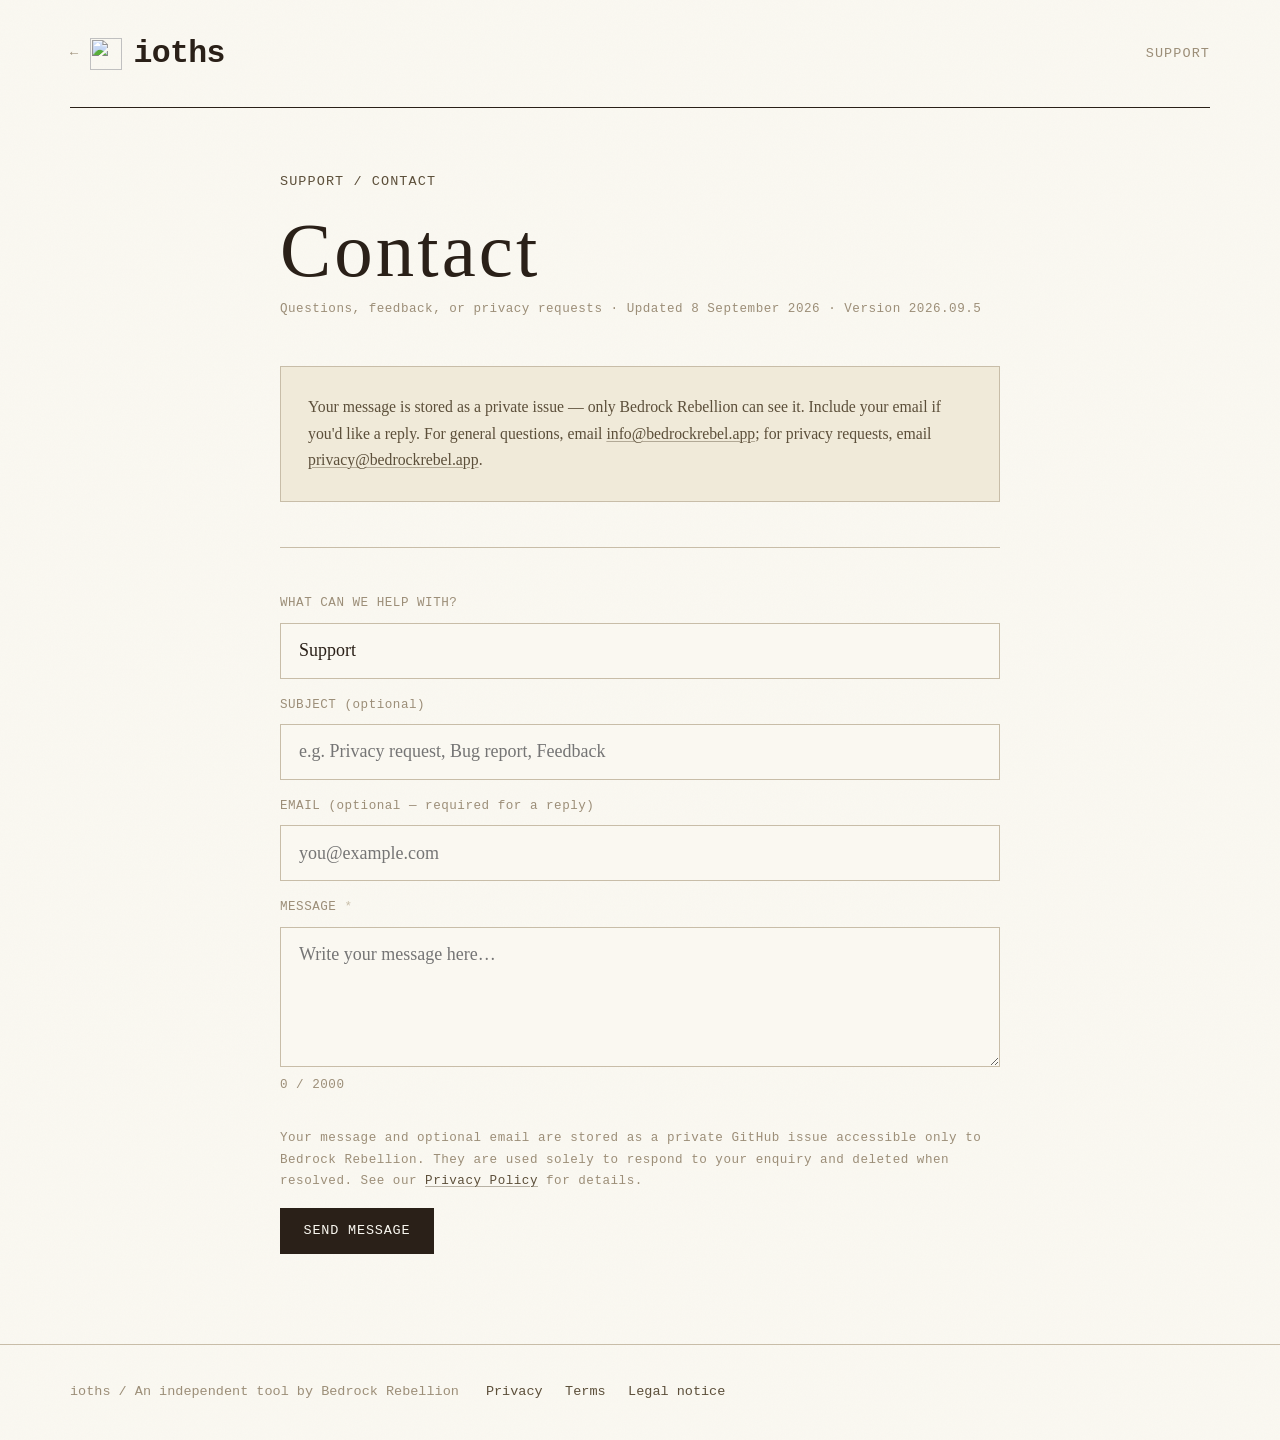
==== commit f50c9258: "Show the app in motion and simplify the landing page - Add the three app preview films: the overview" ====
--- a/support.html
+++ b/support.html
@@ -26,7 +26,7 @@
   <main id="main" class="journal-document-main">
     <p class="journal-document-label journal-document-accent">Support / contact</p>
     <h1>Contact</h1>
-    <p class="meta">Questions, feedback, or privacy requests · Updated 8 September 2026 · Version 2026.09.4</p>
+    <p class="meta">Questions, feedback, or privacy requests · Updated 8 September 2026 · Version 2026.09.5</p>
 
     <div class="callout">
       <p>Your message is stored as a private issue — only Bedrock Rebellion can see it. Include your email if you'd like a reply. For general questions, email <a href="mailto:info@bedrockrebel.app">info@bedrockrebel.app</a>; for privacy requests, email <a href="mailto:privacy@bedrockrebel.app">privacy@bedrockrebel.app</a>.</p>
--- a/style.css
+++ b/style.css
@@ -143,6 +143,14 @@
   html { scroll-behavior: smooth; }
 }
 
+/* In-page links land below the sticky masthead (4.75rem plus its rule)
+   instead of under it. Below 760px the masthead scrolls away with the page. */
+html { scroll-padding-top: 5rem; }
+
+@media (max-width: 760px) {
+  html { scroll-padding-top: 0; }
+}
+
 body {
   font-family: var(--serif);
   font-size: var(--fs-body);
@@ -639,24 +647,6 @@
   font-size: var(--fs-body);
 }
 
-.journal-abstract {
-  display: grid;
-  grid-template-columns: 8rem minmax(0, 1fr) 12rem;
-  gap: 2rem;
-  padding-block: 1.5rem;
-  border-block: 1px solid var(--ink);
-}
-
-.journal-abstract > p:not(.journal-footnote) {
-  color: var(--ink);
-  font: 400 var(--fs-heading-module-card)/1.5 var(--serif);
-}
-
-.journal-abstract .journal-footnote {
-  padding-left: 1.5rem;
-  border-left: 1px solid var(--ink-ghost);
-}
-
 .journal-section {
   display: grid;
   grid-template-columns: 8rem minmax(0, 1fr);
@@ -831,34 +821,26 @@
 
 .journal-card-progress { display: block; margin-top: 0.2rem; font-weight: 700; }
 
-/* App screenshots */
+/* App preview films. Section films are 16:9 with a 4:5 portrait cut for
+   phones; the hero film is always the portrait cut. The aspect ratio reserves
+   the right space before either loads. */
 
 .journal-main .journal-shots { margin-top: 3rem; }
 
-.journal-main .journal-shots-row {
-  display: grid;
-  grid-template-columns: repeat(2, minmax(0, 16rem)) minmax(0, 1fr);
-  gap: 1.5rem;
-  align-items: end;
-  margin-top: 1.25rem;
-}
-
-.journal-main .journal-shots-wide { margin-top: 2rem; }
-.journal-shots-wide img { margin-bottom: 1rem; }
-
-.journal-shots img {
+.journal-hero .journal-hero-video { align-self: start; margin-top: 0; }
+
+.journal-preview-video {
   display: block;
   width: 100%;
   height: auto;
-}
-
-.journal-shots .shot-dark { display: none; }
-.journal-shots.is-dark .shot-dark { display: block; }
-.journal-shots.is-dark .shot-light { display: none; }
-
-.journal-appearance { display: flex; }
-
-.journal-appearance button {
+  aspect-ratio: 16 / 9;
+  margin-block: 1.25rem;
+  background: var(--paper-dark);
+}
+
+.journal-preview-video--portrait { aspect-ratio: 4 / 5; }
+
+.journal-video-toggle {
   padding: 0.3rem 0.8rem;
   border: 1px solid var(--ink-ghost);
   color: var(--ink-mid);
@@ -869,21 +851,28 @@
   cursor: pointer;
 }
 
-.journal-appearance button + button { border-left: 0; }
-.journal-appearance button[aria-pressed="true"] { color: var(--paper); border-color: var(--ink); background: var(--ink); }
-
-.journal-shots.is-dark {
-  border-color: var(--ink);
-  color: var(--showcase-ink);
-  background: var(--showcase-surface);
-}
-
-.journal-shots.is-dark .journal-plate-head { border-bottom-color: color-mix(in srgb, var(--showcase-ink) 25%, transparent); }
-
-.journal-shots.is-dark .journal-plate-caption {
-  border-top-color: color-mix(in srgb, var(--showcase-ink) 25%, transparent);
-  color: color-mix(in srgb, var(--showcase-ink) 78%, transparent);
-}
+.journal-video-toggle:hover { border-color: var(--ink); }
+
+.journal-video + .journal-points { margin-top: 3rem; }
+
+.journal-download--inline { margin-top: 2rem; }
+
+/* How it works: the introduction sits beside the note-to-task diagram. */
+
+.journal-practice-intro {
+  display: grid;
+  grid-template-columns: minmax(0, 1fr) minmax(0, 24rem);
+  gap: 2rem;
+  align-items: start;
+  margin-bottom: 2rem;
+}
+
+@media (max-width: 600px) {
+  .journal-preview-video { aspect-ratio: 4 / 5; }
+}
+
+.journal-preview-video[data-shape="wide"] { aspect-ratio: 16 / 9; }
+.journal-preview-video[data-shape="tall"] { aspect-ratio: 4 / 5; }
 
 /* Emergence */
 
@@ -1083,8 +1072,6 @@
 }
 
 @media (max-width: 1050px) {
-  .journal-abstract { grid-template-columns: 8rem minmax(0, 1fr); }
-  .journal-abstract .journal-footnote { grid-column: 2; padding: 0; border: 0; }
   .journal-section { grid-template-columns: 1fr; gap: 1rem; }
   .journal-cta { grid-template-columns: auto minmax(0, 1fr); gap: 2rem; }
   .journal-cta-actions { grid-column: 1 / -1; flex-direction: row; flex-wrap: wrap; align-items: center; gap: 1.5rem; }
@@ -1104,15 +1091,12 @@
   .journal-masthead nav { gap: 1rem; font-size: 0.7rem; }
   .journal-hero { grid-template-columns: 1fr; gap: 2rem; padding-block: 3rem; }
   .journal-main h1 { font-size: clamp(var(--fs-heading-hero-min), 12vw, var(--fs-heading-hero-max)); }
-  .journal-abstract { grid-template-columns: 1fr; gap: 1rem; }
-  .journal-abstract .journal-footnote { grid-column: auto; }
   .journal-section { margin-top: 3rem; padding-top: 2rem; }
   .journal-emergence-layout { grid-template-columns: 1fr; gap: 2rem; }
   .journal-points { grid-template-columns: 1fr; gap: 1.5rem; }
   .journal-specimen-panel { grid-template-columns: 1fr; gap: 1.25rem; padding: 1.25rem; }
   .journal-explanation { padding: 1.25rem 0 0; border-top: 1px solid var(--ink-ghost); border-left: 0; }
-  .journal-shots-row { grid-template-columns: repeat(2, minmax(0, 1fr)); }
-  .journal-shots-row .journal-plate-caption { grid-column: 1 / -1; }
+  .journal-practice-intro { grid-template-columns: 1fr; }
   .journal-cta { grid-template-columns: 1fr; gap: 1.5rem; margin-top: 3rem; padding-block: 2rem; }
   .journal-footer { margin-top: 3rem; }
 }
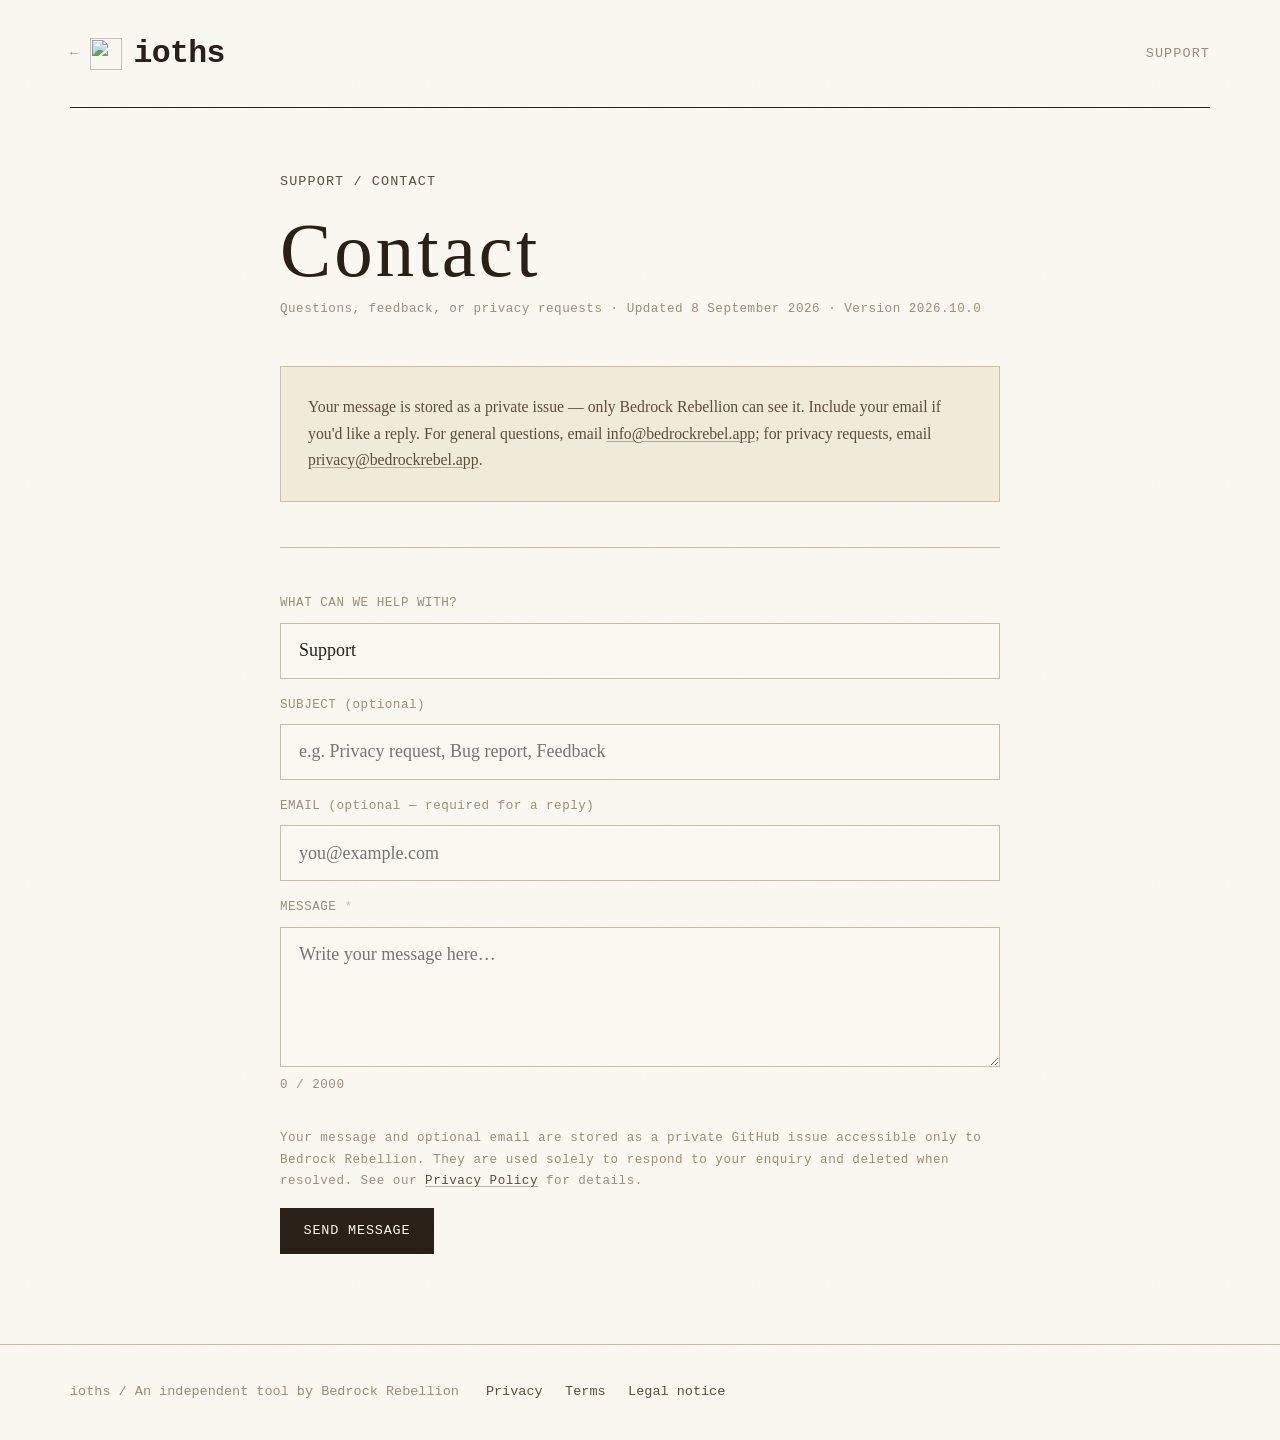
==== commit 2b351979: "State the Full Unlock price and answer the Obsidian question on the landing page Add US and euro Ful" ====
--- a/support.html
+++ b/support.html
@@ -3,8 +3,8 @@
 <head>
   <meta charset="UTF-8">
   <meta name="viewport" content="width=device-width, initial-scale=1.0">
-  <title>Support — IOTHS</title>
-  <meta name="description" content="Get support or get in touch with the IOTHS developer.">
+  <title>Support — ioths</title>
+  <meta name="description" content="Get support or get in touch with the ioths developer.">
   <meta name="robots" content="noindex">
   <link rel="stylesheet" href="/assets/platoscave/plain-readable.css">
   <link rel="stylesheet" href="/style.css">
@@ -26,7 +26,7 @@
   <main id="main" class="journal-document-main">
     <p class="journal-document-label journal-document-accent">Support / contact</p>
     <h1>Contact</h1>
-    <p class="meta">Questions, feedback, or privacy requests · Updated 8 September 2026 · Version 2026.09.5</p>
+    <p class="meta">Questions, feedback, or privacy requests · Updated 8 September 2026 · Version 2026.10.0</p>
 
     <div class="callout">
       <p>Your message is stored as a private issue — only Bedrock Rebellion can see it. Include your email if you'd like a reply. For general questions, email <a href="mailto:info@bedrockrebel.app">info@bedrockrebel.app</a>; for privacy requests, email <a href="mailto:privacy@bedrockrebel.app">privacy@bedrockrebel.app</a>.</p>
--- a/style.css
+++ b/style.css
@@ -1372,6 +1372,41 @@
   background: color-mix(in srgb, var(--rust) 8%, var(--paper));
 }
 
+/* Generated guide and changelog pages (scripts/build-content.mjs) reuse the
+   document layout; their titles are sentences, so they run smaller than the
+   one-word legal headings. */
+.journal-content h1 { font-size: clamp(2.2rem, 5vw, 3.4rem); }
+
+.journal-content h3 {
+  margin: 1.75rem 0 0.75rem;
+  color: var(--ink);
+  font: 400 0.75rem/1.5 var(--mono);
+  letter-spacing: 0.08em;
+  text-transform: uppercase;
+}
+
+.journal-content ol {
+  margin: 0 0 1rem 1.25rem;
+  color: var(--ink-mid);
+}
+
+.journal-content pre {
+  margin: 0 0 1rem;
+  padding: 1rem 1.25rem;
+  overflow-x: auto;
+  border: 1px solid var(--ink-ghost);
+  background: var(--paper-deep);
+  font: 400 0.75rem/1.6 var(--mono);
+}
+
+.journal-content pre code { padding: 0; background: none; }
+
+.journal-content section .meta { margin-bottom: 1rem; }
+
+.journal-content .content-cta { margin-top: 1rem; }
+.journal-content .content-cta p + p { margin-top: 1rem; }
+.journal-content a.button-primary { color: var(--attention-text); }
+
 @media (max-width: 760px) {
   .journal-document-wrap { width: calc(100% - 2.5rem); }
   .journal-document-masthead { min-height: 5rem; }
